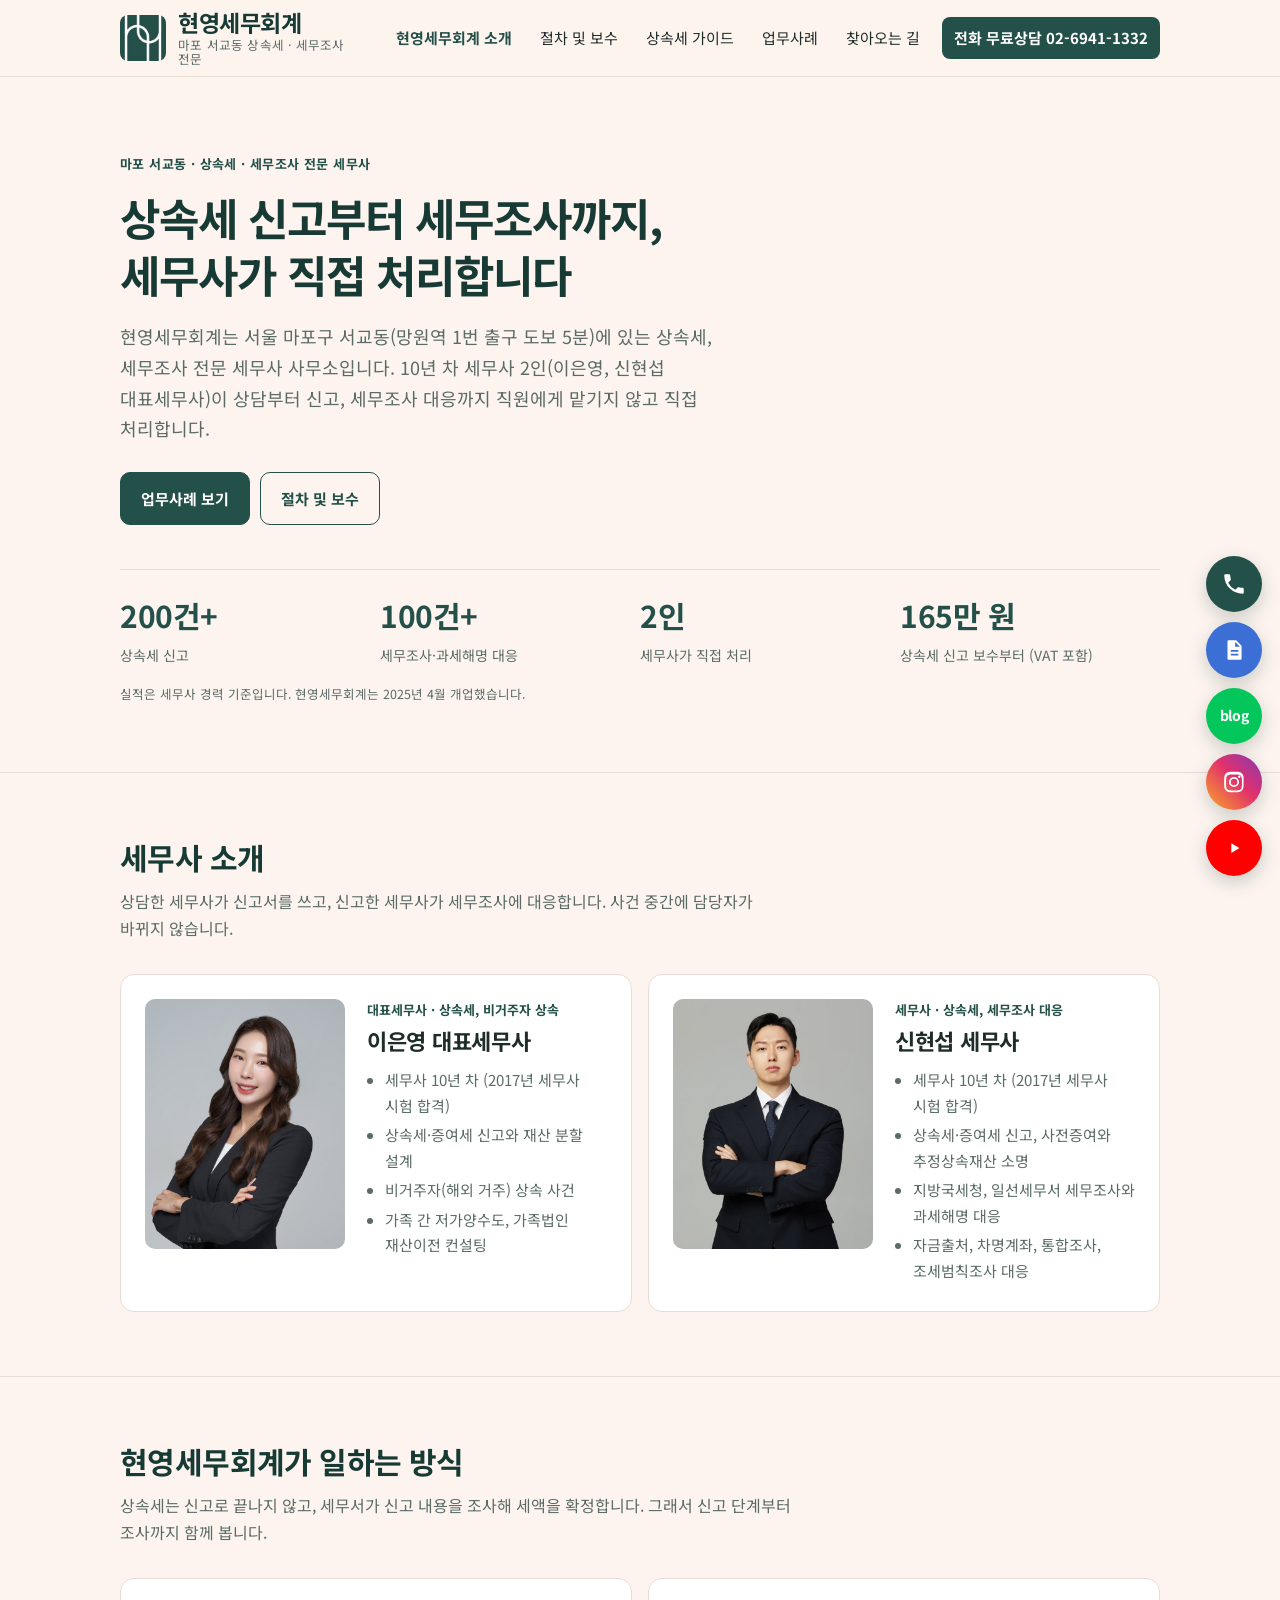
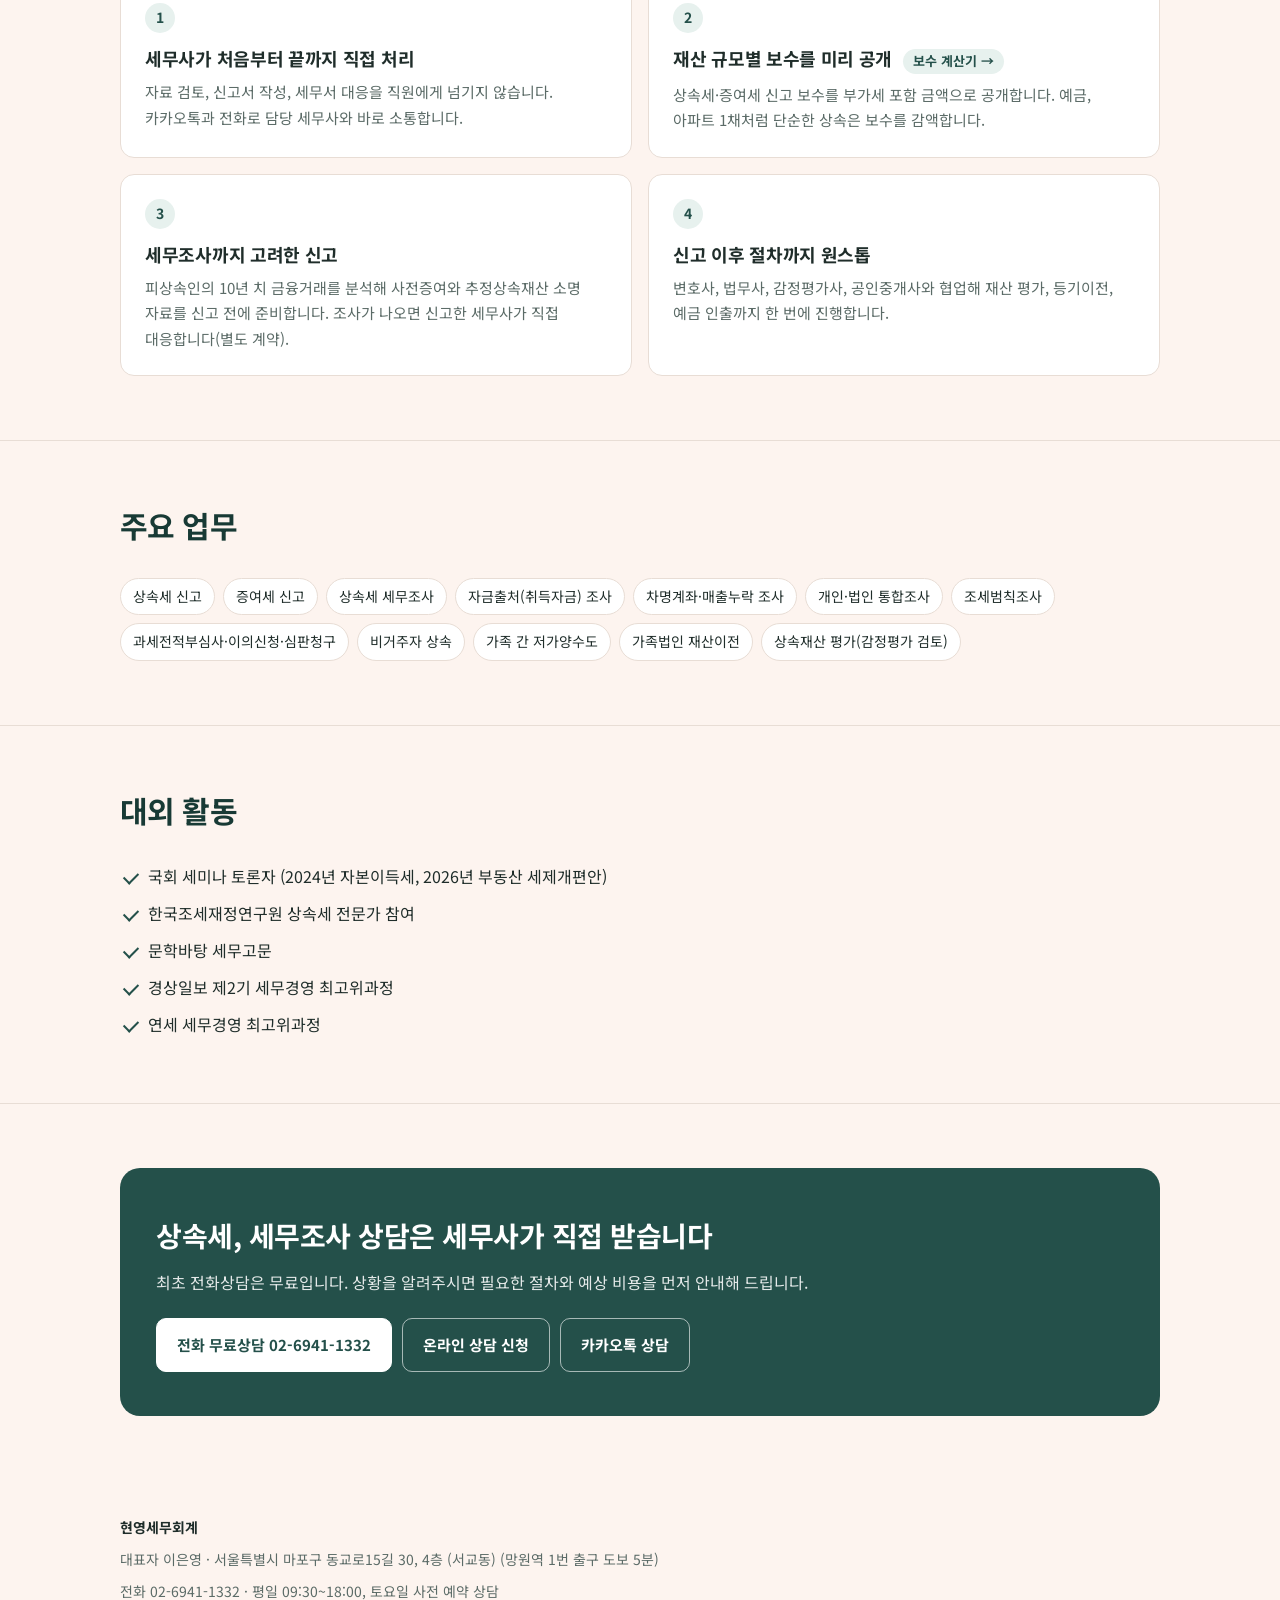
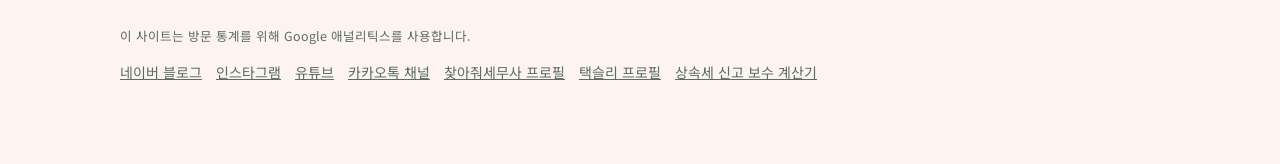
==== index.html @ 63775451 "택슬리 프로필을 하단 링크와 구조화 데이터(sameAs)에 추가 Co-Authored-By: Claude Opus 5.5 <noreply@anthropic.com> Claude-S" ====
<!DOCTYPE html>
<html lang="ko">
<head>
<meta charset="utf-8">
<meta name="viewport" content="width=device-width, initial-scale=1">
<script async src="https://www.googletagmanager.com/gtag/js?id=G-LGJ30CZ3ZZ"></script>
<script>
  window.dataLayer = window.dataLayer || [];
  function gtag(){dataLayer.push(arguments);}
  gtag('js', new Date());
  gtag('config', 'G-LGJ30CZ3ZZ');
</script>
<script src="/js/track.js" defer></script>
<title>현영세무회계 | 마포 서교동 상속세·세무조사 전문 세무사</title>
<meta name="description" content="마포 서교동 상속세·세무조사 전문 세무사. 세무사 2인이 상담부터 조사 대응까지 직접. 상속세 신고 200건, 조사 대응 100건 이상.">
<link rel="canonical" href="https://heritageforyou.github.io/">
<meta property="og:type" content="website">
<meta property="og:title" content="현영세무회계 | 마포 서교동 상속세·세무조사 전문 세무사">
<meta property="og:description" content="마포 서교동 상속세·세무조사 전문 세무사. 세무사 2인이 상담부터 조사 대응까지 직접. 상속세 신고 200건, 조사 대응 100건 이상.">
<meta property="og:url" content="https://heritageforyou.github.io/">
<meta property="og:locale" content="ko_KR">
<meta property="og:site_name" content="현영세무회계">
<meta property="og:image" content="https://heritageforyou.github.io/img/og.jpg">
<meta property="og:image:width" content="1200">
<meta property="og:image:height" content="630">
<meta property="og:image:alt" content="현영세무회계 로고와 상호">
<meta name="twitter:card" content="summary_large_image">
<meta name="twitter:image" content="https://heritageforyou.github.io/img/og.jpg">
<link rel="apple-touch-icon" href="img/logo.png">
<link rel="preconnect" href="https://fonts.googleapis.com">
<link href="https://fonts.googleapis.com/css2?family=Noto+Sans+KR:wght@400;500;700&display=swap" rel="stylesheet">
<link rel="stylesheet" href="styles.css?v=202611181703">
<link rel="icon" href="favicon.png">
<script type="application/ld+json">{"@context": "https://schema.org", "@type": "AccountingService", "name": "현영세무회계", "alternateName": ["현영세무회계", "Heritage for You"], "url": "https://heritageforyou.github.io/", "telephone": "+82-2-6941-1332", "description": "마포 서교동 상속세·세무조사 전문 세무사 사무소. 세무사 2인이 상담부터 신고, 세무조사 대응까지 직접 처리합니다.", "address": {"@type": "PostalAddress", "streetAddress": "동교로15길 30, 4층", "addressLocality": "마포구", "addressRegion": "서울특별시", "addressCountry": "KR"}, "openingHoursSpecification": [{"@type": "OpeningHoursSpecification", "dayOfWeek": ["Monday", "Tuesday", "Wednesday", "Thursday", "Friday"], "opens": "09:30", "closes": "18:00"}], "areaServed": ["서울특별시 마포구", "서울특별시"], "knowsAbout": ["상속세", "증여세", "상속세 세무조사", "자금출처조사", "비거주자 상속", "조세불복"], "founder": {"@type": "Person", "name": "이은영", "jobTitle": "대표세무사"}, "employee": [{"@type": "Person", "name": "이은영", "jobTitle": "대표세무사"}, {"@type": "Person", "name": "신현섭", "jobTitle": "세무사"}], "logo": "https://heritageforyou.github.io/img/logo.png", "image": "https://heritageforyou.github.io/img/entrance.jpg", "sameAs": ["https://blog.naver.com/heritageforyou", "https://www.instagram.com/hyunyoungtax/", "https://pf.kakao.com/_xnxkGjX", "https://www.youtube.com/channel/UCNx93EOrD_FnZDusV8jUmhQ", "https://www.findsemusa.com/user/semusa/semusaview.do?semusa_id=3NibvNb0AJ3ZETSLfvhhcQ%3D%3D", "https://taxly.kr/expert/0502-%EC%8B%A0%ED%98%84%EC%84%AD-%EC%84%B8%EB%AC%B4%EC%82%AC"]}</script>
<meta name="google-site-verification" content="5lgwe7RFgetMXkqyc2l1Cm2juruPO-6gGKjDF6y0hhU">
<meta name="naver-site-verification" content="aa8fc622920357b5118a07485a8c0a5c2decef26">
<script type="application/ld+json">
{"@context":"https://schema.org","@type":"WebSite","name":"현영세무회계","alternateName":["현영세무회계 세무사 신현섭 이은영","Hyunyoung Tax"],"url":"https://heritageforyou.github.io/"}
</script>
</head>
<body>
<header class="hd"><div class="wrap">
  <a class="logo" href="index.html"><img src="img/logo.png" alt="" width="44" height="44"><span><b>현영세무회계</b><small>마포 서교동 상속세 · 세무조사 전문</small></span></a>
  <button class="menu-btn" type="button" aria-expanded="false" aria-controls="nav">메뉴</button>
  <nav class="nav" id="nav"><a href="index.html" aria-current="page">현영세무회계 소개</a><a href="inheritance.html">절차 및 보수</a><a href="guide/">상속세 가이드</a><a href="cases.html">업무사례</a><a href="location.html">찾아오는 길</a><a class="call" href="tel:02-6941-1332">전화 무료상담 02-6941-1332</a></nav>
</div></header>
<main>

<section class="hero"><div class="wrap">
  <span class="eyebrow">마포 서교동 · 상속세 · 세무조사 전문 세무사</span>
  <h1>상속세 신고부터 세무조사까지,<br>세무사가 직접 처리합니다</h1>
  <p class="lead">현영세무회계는 서울 마포구 서교동(망원역 1번 출구 도보 5분)에 있는 상속세, 세무조사 전문 세무사 사무소입니다. 10년 차 세무사 2인(이은영, 신현섭 대표세무사)이 상담부터 신고, 세무조사 대응까지 직원에게 맡기지 않고 직접 처리합니다.</p>
  <div class="btns">
    <a class="btn pri" href="cases.html">업무사례 보기</a>
    <a class="btn sec" href="inheritance.html">절차 및 보수</a>
  </div>
  <div class="stats">
    <div class="stat"><b>200건+</b><span>상속세 신고</span></div>
    <div class="stat"><b>100건+</b><span>세무조사·과세해명 대응</span></div>
    <div class="stat"><b>2인</b><span>세무사가 직접 처리</span></div>
    <div class="stat"><b>165만 원</b><span>상속세 신고 보수부터 (VAT 포함)</span></div>
  </div>
  <p class="fine">실적은 세무사 경력 기준입니다. 현영세무회계는 2025년 4월 개업했습니다.</p>
</div></section>

<section class="sec"><div class="wrap">
  <div class="sec-hd">
    <h2>세무사 소개</h2>
    <p>상담한 세무사가 신고서를 쓰고, 신고한 세무사가 세무조사에 대응합니다. 사건 중간에 담당자가 바뀌지 않습니다.</p>
  </div>
  <div class="grid g2">
    <article class="card person">
      <img src="img/lee.jpg" alt="이은영 대표세무사" width="640" height="800" loading="lazy">
      <div>
        <span class="role">대표세무사 · 상속세, 비거주자 상속</span>
        <h3>이은영 대표세무사</h3>
        <ul>
          <li>세무사 10년 차 (2017년 세무사 시험 합격)</li>
          <li>상속세·증여세 신고와 재산 분할 설계</li>
          <li>비거주자(해외 거주) 상속 사건</li>
          <li>가족 간 저가양수도, 가족법인 재산이전 컨설팅</li>
        </ul>
      </div>
    </article>
    <article class="card person">
      <img src="img/shin.jpg" alt="신현섭 세무사" width="640" height="800" loading="lazy">
      <div>
        <span class="role">세무사 · 상속세, 세무조사 대응</span>
        <h3>신현섭 세무사</h3>
        <ul>
          <li>세무사 10년 차 (2017년 세무사 시험 합격)</li>
          <li>상속세·증여세 신고, 사전증여와 추정상속재산 소명</li>
          <li>지방국세청, 일선세무서 세무조사와 과세해명 대응</li>
          <li>자금출처, 차명계좌, 통합조사, 조세범칙조사 대응</li>
        </ul>
      </div>
    </article>
  </div>
</div></section>

<section class="sec"><div class="wrap">
  <div class="sec-hd">
    <h2>현영세무회계가 일하는 방식</h2>
    <p>상속세는 신고로 끝나지 않고, 세무서가 신고 내용을 조사해 세액을 확정합니다. 그래서 신고 단계부터 조사까지 함께 봅니다.</p>
  </div>
  <div class="grid g2">
    <div class="card"><span class="num">1</span><h3>세무사가 처음부터 끝까지 직접 처리</h3><p>자료 검토, 신고서 작성, 세무서 대응을 직원에게 넘기지 않습니다. 카카오톡과 전화로 담당 세무사와 바로 소통합니다.</p></div>
    <div class="card"><span class="num">2</span><h3>재산 규모별 보수를 미리 공개 <a class="jump" href="inheritance.html#fee">보수 계산기</a></h3><p>상속세·증여세 신고 보수를 부가세 포함 금액으로 공개합니다. 예금, 아파트 1채처럼 단순한 상속은 보수를 감액합니다.</p></div>
    <div class="card"><span class="num">3</span><h3>세무조사까지 고려한 신고</h3><p>피상속인의 10년 치 금융거래를 분석해 사전증여와 추정상속재산 소명 자료를 신고 전에 준비합니다. 조사가 나오면 신고한 세무사가 직접 대응합니다(별도 계약).</p></div>
    <div class="card"><span class="num">4</span><h3>신고 이후 절차까지 원스톱</h3><p>변호사, 법무사, 감정평가사, 공인중개사와 협업해 재산 평가, 등기이전, 예금 인출까지 한 번에 진행합니다.</p></div>
  </div>
</div></section>

<section class="sec"><div class="wrap">
  <div class="sec-hd"><h2>주요 업무</h2></div>
  <div class="tags">
    <span class="tag">상속세 신고</span><span class="tag">증여세 신고</span><span class="tag">상속세 세무조사</span>
    <span class="tag">자금출처(취득자금) 조사</span><span class="tag">차명계좌·매출누락 조사</span><span class="tag">개인·법인 통합조사</span>
    <span class="tag">조세범칙조사</span><span class="tag">과세전적부심사·이의신청·심판청구</span><span class="tag">비거주자 상속</span>
    <span class="tag">가족 간 저가양수도</span><span class="tag">가족법인 재산이전</span><span class="tag">상속재산 평가(감정평가 검토)</span>
  </div>
</div></section>

<section class="sec"><div class="wrap">
  <div class="sec-hd"><h2>대외 활동</h2></div>
  <ul class="check">
    <li>국회 세미나 토론자 (2024년 자본이득세, 2026년 부동산 세제개편안)</li>
    <li>한국조세재정연구원 상속세 전문가 참여</li>
    <li>문학바탕 세무고문</li>
    <li>경상일보 제2기 세무경영 최고위과정</li>
    <li>연세 세무경영 최고위과정</li>
  </ul>
</div></section>

<div class="wrap"><div class="cta">
  <h2>상속세, 세무조사 상담은 세무사가 직접 받습니다</h2>
  <p>최초 전화상담은 무료입니다. 상황을 알려주시면 필요한 절차와 예상 비용을 먼저 안내해 드립니다.</p>
  <div class="btns">
    <a class="btn pri" href="tel:02-6941-1332">전화 무료상담 02-6941-1332</a>
    <a class="btn sec" href="https://forms.gle/SSaCHjCDCBZCVqXTA" target="_blank" rel="noopener">온라인 상담 신청</a>
    <a class="btn sec" href="https://pf.kakao.com/_xnxkGjX" target="_blank" rel="noopener">카카오톡 상담</a>
  </div>
</div></div>
</main>
<nav class="fab" aria-label="바로 연결">
  <a class="f-tel" href="tel:02-6941-1332" aria-label="전화 연결 02-6941-1332"><svg viewBox="0 0 24 24" aria-hidden="true"><path d="M6.6 10.8a15.1 15.1 0 0 0 6.6 6.6l2.2-2.2a1 1 0 0 1 1-.25 11.4 11.4 0 0 0 3.6.57 1 1 0 0 1 1 1V20a1 1 0 0 1-1 1A17 17 0 0 1 3 4a1 1 0 0 1 1-1h3.5a1 1 0 0 1 1 1c0 1.25.2 2.46.57 3.6a1 1 0 0 1-.25 1z"/></svg><span>전화 연결</span></a>
  <a class="f-form" href="https://forms.gle/SSaCHjCDCBZCVqXTA" target="_blank" rel="noopener" aria-label="온라인 상담 신청"><svg viewBox="0 0 24 24" aria-hidden="true"><path d="M7 3h7l5 5v12a1 1 0 0 1-1 1H7a1 1 0 0 1-1-1V4a1 1 0 0 1 1-1zm6 1.5V9h4.5zM9 12v1.6h7V12zm0 3.4V17h7v-1.6z"/></svg><span>상담 신청</span></a>
  <a class="f-blog" href="https://blog.naver.com/heritageforyou" target="_blank" rel="noopener" aria-label="네이버 블로그"><b aria-hidden="true">blog</b><span>블로그</span></a>
  <a class="f-ig" href="https://www.instagram.com/hyunyoungtax/" target="_blank" rel="noopener" aria-label="인스타그램"><svg viewBox="0 0 24 24" aria-hidden="true"><path d="M12 7.3A4.7 4.7 0 1 0 12 16.7 4.7 4.7 0 0 0 12 7.3zm0 7.7a3 3 0 1 1 0-6 3 3 0 0 1 0 6zm4.9-8.9a1.1 1.1 0 1 0 0 2.2 1.1 1.1 0 0 0 0-2.2zM20.9 8c-.1-1.5-.4-2.8-1.5-3.9S17 2.6 15.5 2.5C14 2.4 10 2.4 8.5 2.5 7 2.6 5.6 2.9 4.6 4S3.1 6.5 3 8c-.1 1.5-.1 6.5 0 8 .1 1.5.4 2.8 1.5 3.9s2.4 1.4 3.9 1.5c1.5.1 5.5.1 7 0 1.5-.1 2.8-.4 3.9-1.5s1.4-2.4 1.5-3.9c.1-1.5.1-6.5 0-8zm-2 9.7a3 3 0 0 1-1.7 1.7c-1.2.5-4 .4-5.2.4s-4 .1-5.2-.4a3 3 0 0 1-1.7-1.7c-.5-1.2-.4-4-.4-5.2s-.1-4 .4-5.2a3 3 0 0 1 1.7-1.7c1.2-.5 4-.4 5.2-.4s4-.1 5.2.4a3 3 0 0 1 1.7 1.7c.5 1.2.4 4 .4 5.2s.1 4-.4 5.2z"/></svg><span>인스타그램</span></a>
  <a class="f-yt" href="https://www.youtube.com/@%EC%8B%A0%ED%98%84%EC%84%AD%EC%84%B8%EB%AC%B4%EC%82%AC" target="_blank" rel="noopener" aria-label="유튜브 채널"><svg viewBox="0 0 24 24" aria-hidden="true"><path d="M9.5 7.5v9l7.5-4.5z"/></svg><span>유튜브</span></a>
</nav>
<footer class="ft"><div class="wrap">
  <b>현영세무회계</b>
  <span>대표자 이은영 · 서울특별시 마포구 동교로15길 30, 4층 (서교동) (망원역 1번 출구 도보 5분)</span>
  <span>전화 02-6941-1332 · 평일 09:30~18:00, 토요일 사전 예약 상담</span>
  <span class="fine">이 사이트는 방문 통계를 위해 Google 애널리틱스를 사용합니다.</span>
  <div class="links">
    <a href="https://blog.naver.com/heritageforyou" target="_blank" rel="noopener">네이버 블로그</a>
    <a href="https://www.instagram.com/hyunyoungtax/" target="_blank" rel="noopener">인스타그램</a>
    <a href="https://www.youtube.com/@%EC%8B%A0%ED%98%84%EC%84%AD%EC%84%B8%EB%AC%B4%EC%82%AC" target="_blank" rel="noopener">유튜브</a>
    <a href="https://pf.kakao.com/_xnxkGjX" target="_blank" rel="noopener">카카오톡 채널</a>
    <a href="https://www.findsemusa.com/user/semusa/semusaview.do?semusa_id=3NibvNb0AJ3ZETSLfvhhcQ%3D%3D" target="_blank" rel="noopener">찾아줘세무사 프로필</a>
    <a href="https://taxly.kr/expert/0502-%EC%8B%A0%ED%98%84%EC%84%AD-%EC%84%B8%EB%AC%B4%EC%82%AC" target="_blank" rel="noopener">택슬리 프로필</a>
    <a href="inheritance.html#fee">상속세 신고 보수 계산기</a>
  </div>
</div></footer>
<script>
var b=document.querySelector('.menu-btn'),n=document.getElementById('nav');
b.addEventListener('click',function(){var o=n.classList.toggle('open');b.setAttribute('aria-expanded',o)});
</script>
</body>
</html>
---- styles.css ----
:root{
  --bg:#fdf4ef;--paper:#ffffff;--ink:#1f2d2a;--sub:#5b6b67;--line:#e8ddd5;
  --brand:#24504a;--brand-deep:#183a35;--brand-ink:#ffffff;--hl:#e7f1ee;--accent:#c8402c;
  --radius:14px;--max:1080px;
}
*{box-sizing:border-box}
html{scroll-behavior:smooth}
body{margin:0;background:var(--bg);color:var(--ink);font-family:"Noto Sans KR","Apple SD Gothic Neo","Malgun Gothic",sans-serif;line-height:1.7;font-size:16px;-webkit-font-smoothing:antialiased;word-break:keep-all;overflow-wrap:break-word}
a{color:var(--brand)}
img{max-width:100%;display:block}
.wrap{max-width:var(--max);margin:0 auto;padding:0 20px}

/* header */
.hd{position:sticky;top:0;z-index:20;background:rgba(253,244,239,.94);backdrop-filter:blur(8px);border-bottom:1px solid var(--line)}
.hd .wrap{display:flex;align-items:center;justify-content:space-between;height:76px;gap:16px}
.logo{display:flex;align-items:center;gap:12px;text-decoration:none;color:var(--brand-deep);line-height:1.15}
.logo img{width:46px;height:46px;border-radius:8px;flex:none}
.logo span{display:flex;flex-direction:column}
.logo b{font-size:23px;letter-spacing:-.5px}
.logo small{font-size:12.5px;color:var(--sub);letter-spacing:.2px;margin-top:2px}
@media (max-width:420px){.logo b{font-size:20px}.logo img{width:40px;height:40px}.logo small{font-size:11.5px}}
.nav{display:flex;gap:4px;align-items:center}
.nav a{white-space:nowrap;text-decoration:none;color:var(--ink);font-size:15px;padding:8px 12px;border-radius:8px}
.nav a:hover{background:var(--hl)}
.nav a[aria-current=page]{color:var(--brand);font-weight:700}
.nav .call{background:var(--brand);color:var(--brand-ink);font-weight:700;margin-left:6px}
.nav .call:hover{background:var(--brand-deep)}
.menu-btn{display:none;border:1px solid var(--line);background:var(--paper);border-radius:8px;padding:8px 12px;font:inherit;font-size:14px;color:var(--ink)}
@media (max-width:1120px){
  .menu-btn{display:block}
  .nav{display:none;position:absolute;left:0;right:0;top:76px;background:var(--bg);flex-direction:column;align-items:stretch;padding:8px 20px 16px;border-bottom:1px solid var(--line)}
  .nav.open{display:flex}
  .nav .call{margin:6px 0 0;text-align:center}
}

/* hero */
.hero{padding:72px 0 56px;border-bottom:1px solid var(--line)}
.eyebrow{display:inline-block;font-size:13px;font-weight:700;color:var(--brand);letter-spacing:.4px;margin-bottom:14px}
.hero h1{font-size:clamp(28px,4.6vw,44px);line-height:1.3;letter-spacing:-1px;margin:0 0 18px;color:var(--brand-deep);font-weight:700}
.hero p.lead{font-size:clamp(16px,2vw,18px);color:var(--sub);max-width:640px;margin:0 0 28px}
.btns{display:flex;gap:10px;flex-wrap:wrap}
.btn{display:inline-block;text-decoration:none;font-weight:700;font-size:15px;padding:13px 20px;border-radius:10px;border:1.5px solid var(--brand)}
.btn.pri{background:var(--brand);color:var(--brand-ink)}
.btn.pri:hover{background:var(--brand-deep);border-color:var(--brand-deep)}
.btn.sec{color:var(--brand);background:transparent}
.btn.sec:hover{background:var(--hl)}

/* stats */
.stats{display:grid;grid-template-columns:repeat(4,1fr);gap:0;margin-top:44px;border-top:1px solid var(--line)}
.stat{padding:20px 16px 0 0}
.stat b{display:block;font-size:30px;color:var(--brand);letter-spacing:-.5px;font-variant-numeric:tabular-nums}
.stat span{font-size:14px;color:var(--sub)}
@media (max-width:720px){.stats{grid-template-columns:repeat(2,1fr)}.stat{padding-bottom:4px}}
.fine{font-size:12.5px;color:var(--sub);margin-top:14px}

/* sections */
section.sec{padding:64px 0;border-bottom:1px solid var(--line)}
.sec-hd{max-width:680px;margin-bottom:32px}
.sec-hd h1,.sec-hd h2{font-size:clamp(23px,3vw,30px);letter-spacing:-.6px;margin:0 0 10px;color:var(--brand-deep);line-height:1.35}
.sec-hd p{margin:0;color:var(--sub)}

.grid{display:grid;gap:16px}
.g2{grid-template-columns:repeat(2,1fr)}
.g3{grid-template-columns:repeat(3,1fr)}
@media (max-width:860px){.g3{grid-template-columns:1fr 1fr}}
@media (max-width:620px){.g2,.g3{grid-template-columns:1fr}}

.card{background:var(--paper);border:1px solid var(--line);border-radius:var(--radius);padding:24px}
.card h3{margin:0 0 8px;font-size:18px;letter-spacing:-.3px;line-height:1.45}
.card p{margin:0;color:var(--sub);font-size:15px}
.num{display:inline-flex;width:30px;height:30px;border-radius:50%;background:var(--hl);color:var(--brand);font-weight:700;align-items:center;justify-content:center;font-size:14px;margin-bottom:12px}

/* people */
.person{display:grid;grid-template-columns:200px minmax(0,1fr);gap:22px;align-items:start}
.person img{width:100%;height:auto;aspect-ratio:4/5;object-fit:cover;border-radius:10px;background:#c9ccce}
.person .role{display:block;margin-bottom:4px}
@media (max-width:940px){.person{grid-template-columns:150px minmax(0,1fr)}}
@media (max-width:480px){.person{grid-template-columns:1fr}.person img{max-width:260px}}
.person .role{font-size:13px;color:var(--brand);font-weight:700}
.person h3{font-size:22px;margin:0}
.person ul{margin:10px 0 0;padding-left:18px;color:var(--sub);font-size:15px}
.person li{margin-bottom:4px}

/* list */
.check{list-style:none;padding:0;margin:0;display:grid;gap:10px}
.check li{padding-left:28px;position:relative}
.check li::before{content:"";position:absolute;left:4px;top:.55em;width:12px;height:7px;border-left:2.5px solid var(--brand);border-bottom:2.5px solid var(--brand);transform:rotate(-45deg)}

.tags{display:flex;flex-wrap:wrap;gap:8px}
.tag{font-size:14px;padding:6px 12px;border-radius:999px;background:var(--paper);border:1px solid var(--line)}

/* case cards */
.case{display:flex;flex-direction:column;gap:12px}
.case .htags{display:flex;flex-wrap:wrap;gap:6px}
.case .htags span{font-size:12.5px;font-weight:700;color:var(--brand);background:var(--hl);padding:4px 10px;border-radius:999px}
.case .kind{font-size:12.5px;font-weight:700;color:var(--brand);background:var(--hl);align-self:flex-start;padding:4px 10px;border-radius:999px}
.case h3{margin:0}
.case .result{font-size:15px;color:var(--ink)}
.case .result b{color:var(--accent)}
.case dl{margin:0;display:grid;grid-template-columns:auto 1fr;gap:6px 14px;font-size:14.5px}
.case dt{color:var(--sub);white-space:nowrap}
.case dd{margin:0}
.case table{width:100%;border-collapse:collapse;font-size:14.5px}
.case th,.case td{padding:8px 6px;border-bottom:1px solid var(--line);text-align:left}
.case td.r,.case th.r{text-align:right;font-variant-numeric:tabular-nums;white-space:nowrap}
@media (max-width:620px){.case td.r,.case th.r{white-space:normal}.info{grid-template-columns:84px 1fr}}
.case .more{margin-top:auto;font-weight:700;font-size:14.5px;text-decoration:none}
.case .more::after{content:" →"}
.case .note{font-size:13px;color:var(--sub)}

.guides{list-style:none;padding:0;margin:0;border-top:1px solid var(--line)}
.guides li{border-bottom:1px solid var(--line)}
.guides a{display:flex;justify-content:space-between;gap:16px;padding:16px 4px;text-decoration:none;color:var(--ink)}
.guides a:hover{color:var(--brand)}
.guides small{color:var(--sub);white-space:nowrap}

/* steps */
.steps{counter-reset:s;list-style:none;padding:0;margin:0;display:grid;gap:14px}
.steps li{counter-increment:s;background:var(--paper);border:1px solid var(--line);border-radius:var(--radius);padding:18px 20px 18px 64px;position:relative}
.steps li::before{content:counter(s);position:absolute;left:20px;top:18px;width:30px;height:30px;border-radius:50%;background:var(--brand);color:#fff;font-weight:700;display:flex;align-items:center;justify-content:center;font-size:14px}
.steps b{display:block;margin-bottom:2px}
.steps span{color:var(--sub);font-size:15px}

/* location */
.map{width:100%;height:420px;border:0;border-radius:var(--radius);background:var(--hl)}
.info{display:grid;grid-template-columns:110px 1fr;gap:12px 16px;margin:0}
.info dt{font-weight:700;color:var(--brand)}
.info dd{margin:0}

/* cta */
.cta{background:var(--brand);color:var(--brand-ink);border-radius:20px;padding:44px 36px;margin:64px 0}
.cta h2{margin:0 0 10px;font-size:clamp(22px,3vw,28px);letter-spacing:-.5px}
.cta p{margin:0 0 22px;opacity:.88}
.cta .btn.pri{background:#fff;color:var(--brand);border-color:#fff}
.cta .btn.sec{color:#fff;border-color:rgba(255,255,255,.6)}
.cta .btn.sec:hover{background:rgba(255,255,255,.1)}

/* footer */
.ft{padding:36px 0 48px;font-size:14px;color:var(--sub)}
.ft .wrap{display:grid;gap:8px}
.ft b{color:var(--ink)}
.ft a{color:var(--sub)}
.ft .links{display:flex;flex-wrap:wrap;gap:14px;margin-top:6px}

/* fee calculator */
.calc{display:grid;grid-template-columns:minmax(0,1.1fr) minmax(0,1fr);border-radius:20px;overflow:hidden;border:1px solid var(--line);background:var(--paper)}
.calc-in{padding:32px}
.calc-l{display:block;font-weight:700;font-size:17px;margin-bottom:12px}
.calc-row{display:flex;align-items:center;gap:12px}
.calc-row input{flex:1;min-width:0;font:inherit;font-size:34px;font-weight:700;padding:14px 18px;border:2px solid var(--line);border-radius:12px;background:var(--bg);color:var(--ink);text-align:right;font-variant-numeric:tabular-nums}
.calc-row input:focus{outline:none;border-color:var(--brand)}
.calc-row span{font-size:20px;font-weight:700;color:var(--brand)}
.calc-h{margin:8px 0 22px;font-size:13.5px;color:var(--sub)}
.calc-opt{border:0;border-top:1px solid var(--line);margin:0;padding:18px 0 0;display:grid;gap:12px}
.calc-opt legend{font-weight:700;font-size:15px;padding:0 0 4px}
.calc-opt label{display:flex;align-items:center;gap:10px;font-size:15.5px;cursor:pointer}
.calc-opt small{color:var(--sub);margin-left:4px}
.calc-opt input[type=checkbox]{width:20px;height:20px;accent-color:var(--brand)}
.calc-opt .heirs{justify-content:space-between}
.calc-opt .heirs input{width:72px;font:inherit;font-size:16px;padding:8px 10px;border:1.5px solid var(--line);border-radius:8px;text-align:right;margin-left:auto}
.calc-out{background:var(--brand);color:#fff;padding:32px;display:flex;flex-direction:column;gap:10px}
.calc-k{font-size:15px;opacity:.85}
.calc-v{font-size:clamp(28px,4vw,44px);letter-spacing:-1px;line-height:1.2;font-variant-numeric:tabular-nums}
.calc-bd{width:100%;border-collapse:collapse;font-size:14.5px;margin:6px 0 10px}
.calc-bd td{padding:8px 0;border-bottom:1px dashed rgba(255,255,255,.3)}
.calc-bd td:last-child{text-align:right;white-space:nowrap;font-variant-numeric:tabular-nums;padding-left:12px}
.calc-go{margin-top:auto;align-self:flex-start;background:#fff;color:var(--brand);border-color:#fff}
.calc-in,.calc-out,.calc-opt{min-width:0}
.calc-row input{width:100%}
@media (max-width:760px){.calc{grid-template-columns:minmax(0,1fr)}.calc-in,.calc-out{padding:24px}}
@media (max-width:600px){
.calc{border-radius:16px}
.calc-in,.calc-out{padding:18px 16px}
.calc-l{font-size:15px;margin-bottom:8px}
.calc-row{gap:8px}
.calc-row input{font-size:24px;padding:8px 12px;border-radius:10px}
.calc-row span{font-size:16px}
.calc-h{font-size:12.5px;margin:6px 0 14px}
.calc-opt{padding-top:14px;gap:9px}
.calc-opt legend{font-size:14px}
.calc-opt label{font-size:14px;gap:8px}
.calc-opt small{font-size:12px}
.calc-opt input[type=checkbox]{width:18px;height:18px;flex:none}
.calc-opt .heirs input{width:56px;font-size:15px;padding:6px 8px}
.calc-k{font-size:13.5px}
.calc-v{font-size:26px}
.calc-bd{font-size:13px;margin:2px 0 8px}
.calc-bd td{padding:6px 0}
.calc-go{align-self:stretch;text-align:center}
}

/* entrance */
.door{margin:28px 0 0;background:var(--paper);border:1px solid var(--line);border-radius:var(--radius);overflow:hidden}
.door img{width:100%;height:auto}
.door figcaption{padding:14px 20px;font-size:15px;color:var(--sub)}

/* routes */
.route{display:grid;grid-template-columns:repeat(3,minmax(0,1fr));gap:16px;align-items:start}
.route figure,.door{margin:0}
.route figure{padding:0;overflow:hidden}
.route img{width:100%;height:auto}
.route figcaption,.door figcaption{padding:16px 20px;font-size:15px;color:var(--sub)}
.route figcaption b,.door figcaption b{display:block;color:var(--ink);margin-bottom:4px;font-size:16px}
@media (max-width:900px){.route{grid-template-columns:1fr 1fr}}
@media (max-width:620px){.route{grid-template-columns:1fr}}

/* floating quick links */
.fab{position:fixed;right:18px;bottom:24px;z-index:30;display:flex;flex-direction:column;gap:10px}
.fab a{position:relative;width:56px;height:56px;border-radius:50%;display:flex;align-items:center;justify-content:center;text-decoration:none;box-shadow:0 6px 18px rgba(24,58,53,.22);transition:transform .15s}
.fab a:hover{transform:translateY(-2px)}
.fab svg{width:26px;height:26px;fill:#fff}
.fab .f-tel{background:var(--brand)}
.fab .f-form{background:#3b6fd6}
.fab .f-blog{background:#03c75a}
.fab .f-blog b{color:#fff;font-size:14px;letter-spacing:-.3px}
.fab .f-ig{background:linear-gradient(45deg,#f9a825,#e1306c 55%,#833ab4)}
.fab .f-yt{background:#ff0000}
.fab span{position:absolute;right:66px;white-space:nowrap;background:var(--brand-deep);color:#fff;font-size:13px;padding:5px 10px;border-radius:6px;opacity:0;pointer-events:none;transition:opacity .15s}
.fab a:hover span,.fab a:focus-visible span{opacity:1}
@media (max-width:620px){.fab{right:12px;bottom:16px;gap:8px}.fab a{width:48px;height:48px}.fab svg{width:22px;height:22px}.fab .f-blog b{font-size:12.5px}}
@media (prefers-reduced-motion:reduce){.fab a{transition:none}}
.ft{padding-bottom:80px}

/* horizontal process diagram */
.tl{list-style:none;margin:8px 0 0;padding:28px clamp(8px,2vw,28px);display:grid;grid-template-columns:repeat(6,minmax(0,1fr));background:var(--paper);border:1px solid var(--line);border-radius:20px}
.tl li{position:relative;display:flex;flex-direction:column;align-items:center;text-align:center;gap:4px;padding:0 4px}
.tl li:not(:last-child)::before{content:"";position:absolute;top:calc(var(--d)/2 - 1.5px);left:calc(50% + var(--d)/2 + 6px);right:calc(-50% + var(--d)/2 + 14px);height:3px;background:var(--brand);opacity:.55}
.tl li:not(:last-child)::after{content:"";position:absolute;top:calc(var(--d)/2 - 6px);right:calc(-50% + var(--d)/2 + 8px);width:12px;height:12px;border-top:3px solid var(--brand);border-right:3px solid var(--brand);transform:rotate(45deg)}
.tl{--d:clamp(38px,6vw,64px)}
.tl .dot{width:var(--d);height:var(--d);border-radius:50%;background:var(--hl);border:2px solid var(--brand);color:var(--brand);font-weight:700;font-size:clamp(15px,2.2vw,22px);display:flex;align-items:center;justify-content:center;margin-bottom:6px}
.tl li.key .dot{background:var(--brand);color:#fff;box-shadow:0 0 0 6px rgba(36,80,74,.15)}
.tl b{font-size:clamp(12.5px,1.7vw,17px);line-height:1.35;letter-spacing:-.3px}
.tl em{font-style:normal;font-size:clamp(11.5px,1.4vw,14px);color:var(--sub)}
.tl li.key b{color:var(--brand)}
.tl li.key em{color:var(--accent);font-weight:700}
.tl-d{display:grid;grid-template-columns:repeat(3,minmax(0,1fr));gap:12px 20px;margin-top:20px}
.tl-d p{margin:0;font-size:14.5px;color:var(--sub);line-height:1.65;padding:14px 16px;background:var(--paper);border:1px solid var(--line);border-radius:12px}
.tl-d p b{display:block;color:var(--ink);font-size:15px;margin-bottom:2px}
.tl-d p.key{border-color:var(--brand);box-shadow:inset 3px 0 0 var(--brand)}
.flow-more{margin:18px 0 0;font-weight:700}
.flow-more a{text-decoration:none}
@media (max-width:860px){.tl-d{grid-template-columns:1fr 1fr}}
@media (max-width:560px){.tl{padding:20px 4px}.tl li:not(:last-child)::after{width:8px;height:8px;border-width:2px;top:calc(var(--d)/2 - 4px);right:calc(-50% + var(--d)/2 + 5px)}.tl li:not(:last-child)::before{left:calc(50% + var(--d)/2 + 3px);right:calc(-50% + var(--d)/2 + 8px);height:2px}.tl-d{grid-template-columns:1fr}}

/* 보수 계산기 바로가기 (소개 탭 일하는 방식) */
.jump{display:inline-block;vertical-align:middle;margin-left:6px;font-size:13px;font-weight:700;color:var(--brand);background:var(--hl);padding:3px 10px;border-radius:999px;text-decoration:none;letter-spacing:0;white-space:nowrap}
.jump::after{content:" →"}
.jump:hover{background:var(--brand);color:var(--brand-ink)}
section[id]{scroll-margin-top:76px}

/* 가로 스크롤 목록 (절차 상세, 읽어볼 글) */
.hs-nav{display:flex;align-items:center;justify-content:flex-end;gap:6px;margin:20px 0 8px}
.hs-nav span{font-size:13px;color:var(--sub);margin-right:auto}
.hs-b{width:34px;height:34px;border-radius:50%;border:1px solid var(--line);background:var(--paper);color:var(--brand);font-size:20px;line-height:1;cursor:pointer;display:flex;align-items:center;justify-content:center;padding:0 0 2px}
.hs-b:hover{background:var(--hl)}
.tl-d.hs,.guides.hs{display:grid;grid-template-columns:none;grid-auto-flow:column;grid-auto-columns:calc((100% - 24px)/3);gap:12px;margin-top:0;overflow-x:auto;scroll-snap-type:x mandatory;-webkit-overflow-scrolling:touch;padding-bottom:10px;scrollbar-width:thin;overscroll-behavior-x:contain}
.hs>*{scroll-snap-align:start}
.guides.hs{border-top:0}
.guides.hs li{border:1px solid var(--line);border-radius:12px;background:var(--paper)}
.guides.hs a{flex-direction:column-reverse;justify-content:flex-end;gap:6px;height:100%;padding:16px;font-size:15px;line-height:1.55}
.guides.hs small{font-weight:700;color:var(--brand)}
@media (max-width:860px){.tl-d.hs,.guides.hs{grid-auto-columns:calc((100% - 12px)/2)}}
@media (max-width:560px){.tl-d.hs,.guides.hs{grid-auto-columns:82%}.hs-b{display:none}.hs-nav{margin-top:16px}}
/* guide article */
.guide{padding:48px 0 24px}
.guide .wrap{max-width:780px}
.g-hd h1{font-size:clamp(26px,4vw,38px);letter-spacing:-.8px;line-height:1.3;margin:0 0 12px;color:var(--brand-deep)}
.byline{font-size:13.5px;color:var(--sub);margin:0 0 24px}
.g-sum{background:var(--hl);border-left:4px solid var(--brand);border-radius:10px;padding:18px 20px;margin-bottom:24px}
.g-sum p{margin:0}.g-sum b{color:var(--brand);margin-right:6px}
.g-tb{width:100%;border-collapse:collapse;font-size:14.5px;margin-bottom:12px;background:var(--paper);border:1px solid var(--line);border-radius:12px;overflow:hidden}
.g-tb th{background:var(--brand);color:#fff;text-align:left;padding:10px 12px;font-weight:700}
.g-tb td{padding:10px 12px;border-top:1px solid var(--line);vertical-align:top}
.guide section{margin-top:40px}
.guide h2{font-size:clamp(20px,2.6vw,24px);letter-spacing:-.4px;color:var(--brand-deep);margin:0 0 12px;line-height:1.4}
.guide section p{margin:0 0 12px}
.guide .check{margin:6px 0 14px}
.tip{background:var(--paper);border:1px dashed var(--line);border-radius:10px;padding:12px 16px;font-size:14.5px}
.tip::before{content:"놓치기 쉬운 점";display:block;font-weight:700;color:var(--accent);font-size:13px;margin-bottom:4px}
.g-faq details{border-bottom:1px solid var(--line);padding:14px 0}
.g-faq summary{font-weight:700;cursor:pointer}
.g-faq details p{margin:10px 0 0;color:var(--sub)}
.g-more ul{padding-left:18px;margin:0 0 12px}.g-more li{margin:6px 0}
@media (max-width:600px){.g-tb{font-size:13px}.g-tb th,.g-tb td{padding:8px}}
.g-list{display:grid;gap:14px}
.g-card{display:flex;flex-direction:column;gap:6px;text-decoration:none;color:var(--ink)}
.g-card b{font-size:17px;line-height:1.45;color:var(--brand-deep)}
.g-card span:last-child{font-size:14px;color:var(--sub)}
.g-k{align-self:flex-start;font-size:12.5px;font-weight:700;color:var(--brand);background:var(--hl);padding:3px 10px;border-radius:999px}
.g-card:hover{border-color:var(--brand)}
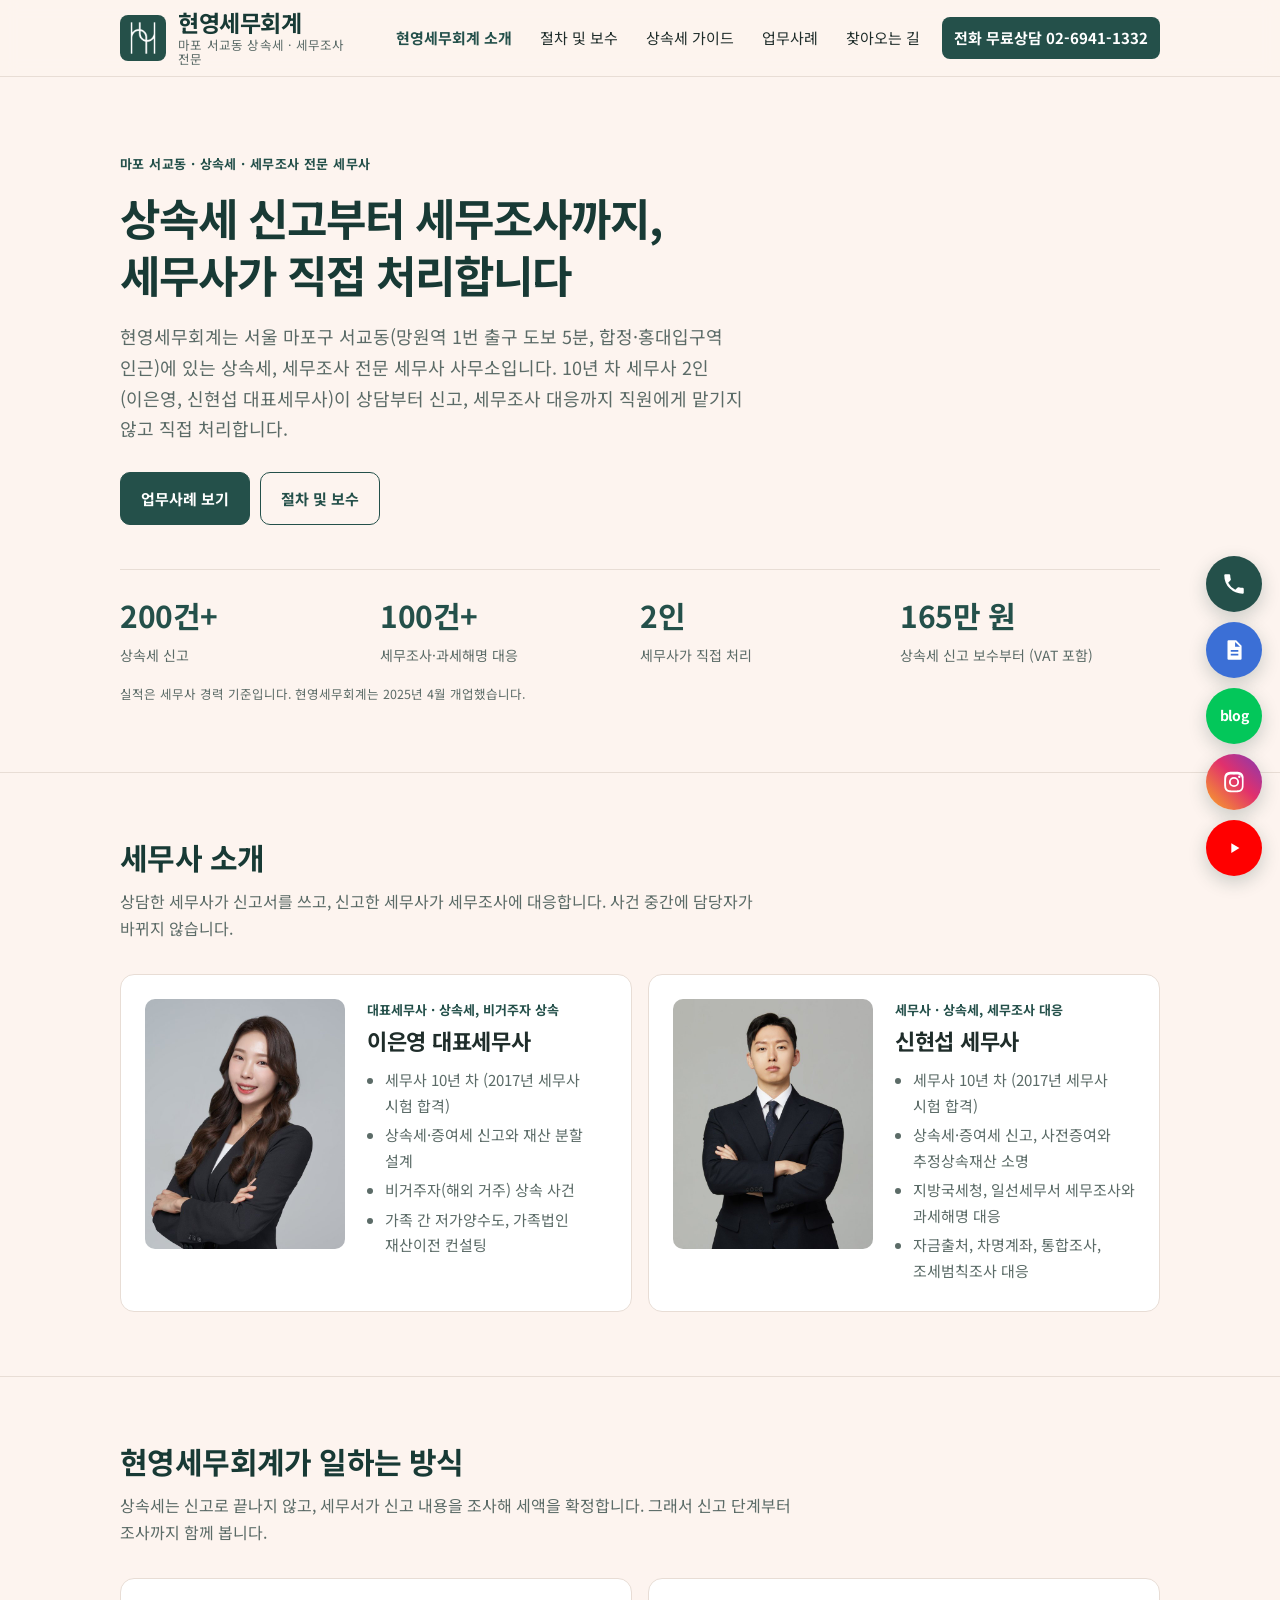
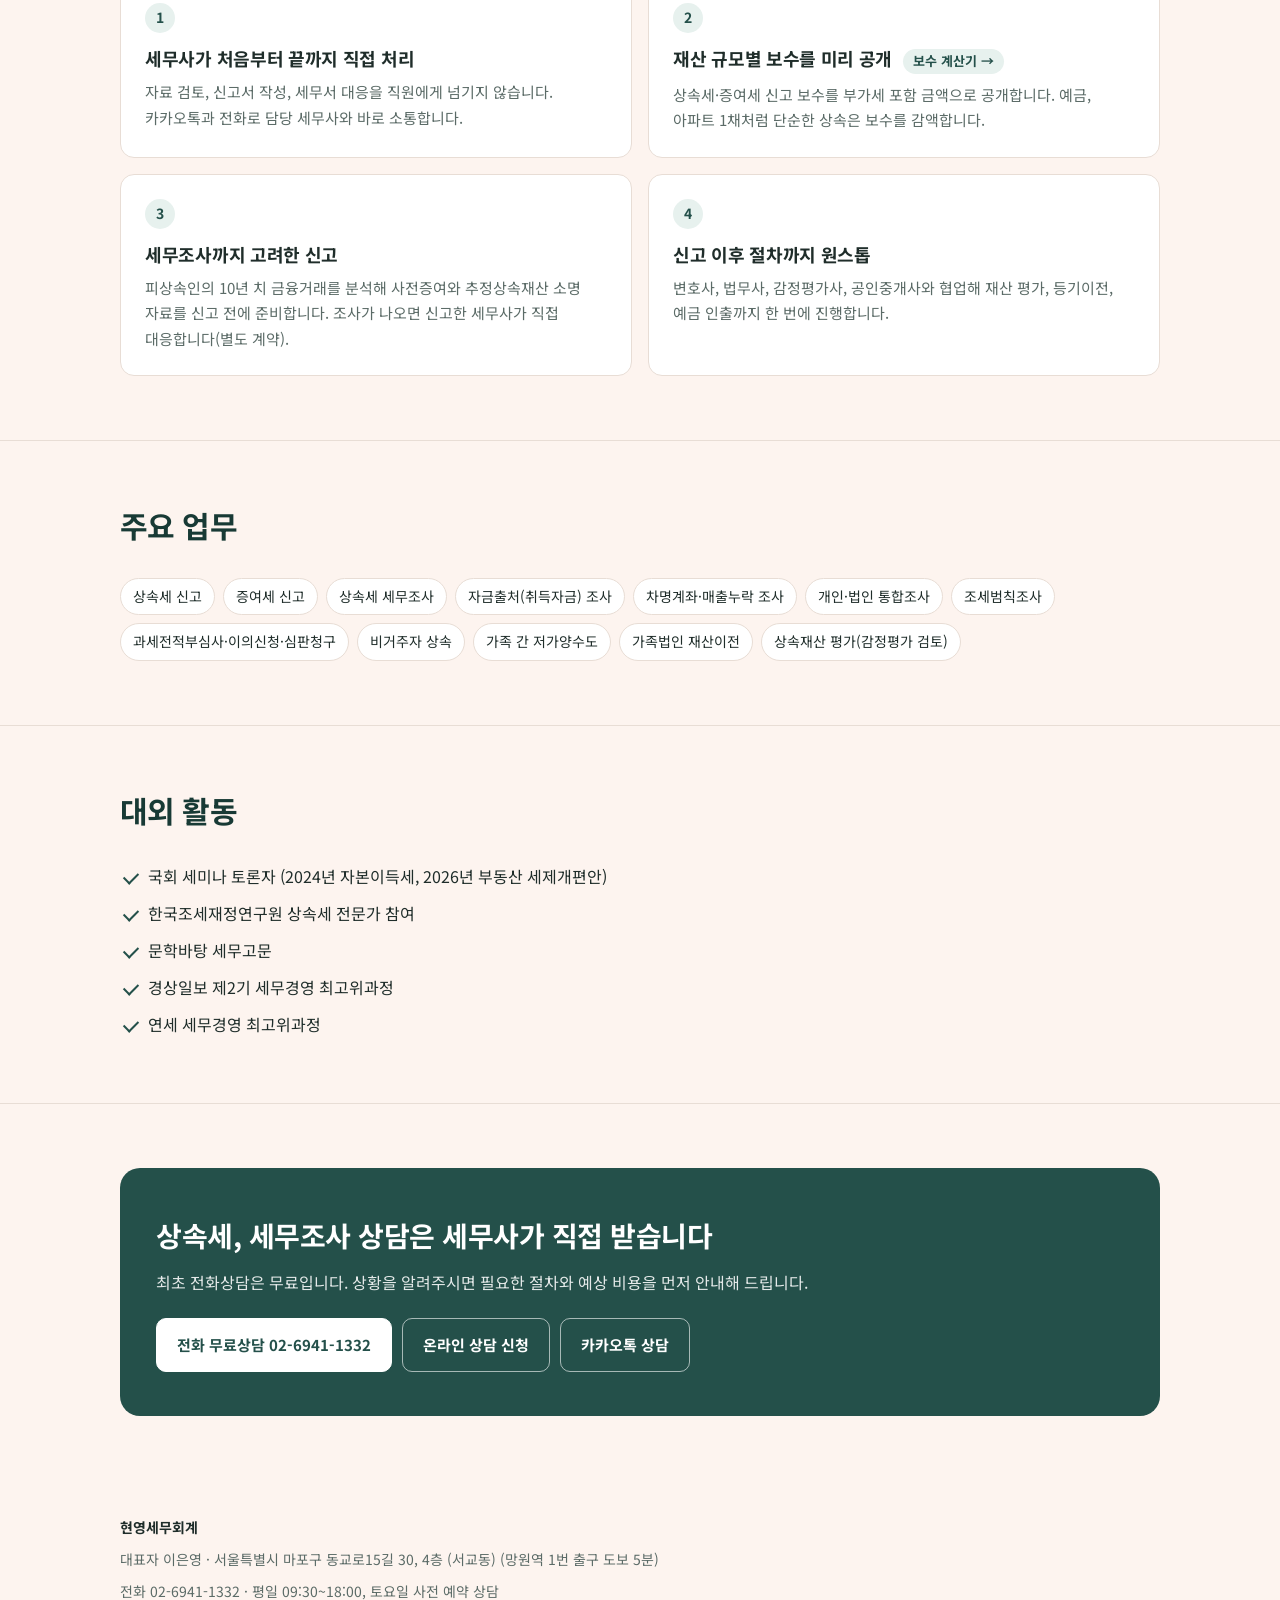
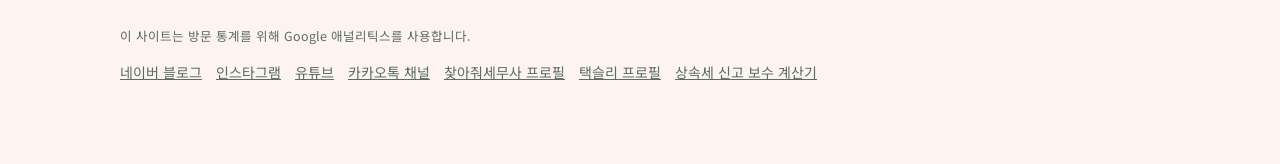
==== commit e0d1e4f6: "로고·파비콘 재제작(마크 전체가 보이는 정사각형), 담당 세무사 외부 프로필과 서비스 지역(합정·홍대) 구조화 데이터 추가 Co-Authored-By: Claude Opus 5.5" ====
--- a/index.html
+++ b/index.html
@@ -26,12 +26,14 @@
 <meta property="og:image:alt" content="현영세무회계 로고와 상호">
 <meta name="twitter:card" content="summary_large_image">
 <meta name="twitter:image" content="https://heritageforyou.github.io/img/og.jpg">
-<link rel="apple-touch-icon" href="img/logo.png">
+<link rel="apple-touch-icon" sizes="180x180" href="img/apple-touch-icon.png">
 <link rel="preconnect" href="https://fonts.googleapis.com">
 <link href="https://fonts.googleapis.com/css2?family=Noto+Sans+KR:wght@400;500;700&display=swap" rel="stylesheet">
 <link rel="stylesheet" href="styles.css?v=202611181703">
-<link rel="icon" href="favicon.png">
-<script type="application/ld+json">{"@context": "https://schema.org", "@type": "AccountingService", "name": "현영세무회계", "alternateName": ["현영세무회계", "Heritage for You"], "url": "https://heritageforyou.github.io/", "telephone": "+82-2-6941-1332", "description": "마포 서교동 상속세·세무조사 전문 세무사 사무소. 세무사 2인이 상담부터 신고, 세무조사 대응까지 직접 처리합니다.", "address": {"@type": "PostalAddress", "streetAddress": "동교로15길 30, 4층", "addressLocality": "마포구", "addressRegion": "서울특별시", "addressCountry": "KR"}, "openingHoursSpecification": [{"@type": "OpeningHoursSpecification", "dayOfWeek": ["Monday", "Tuesday", "Wednesday", "Thursday", "Friday"], "opens": "09:30", "closes": "18:00"}], "areaServed": ["서울특별시 마포구", "서울특별시"], "knowsAbout": ["상속세", "증여세", "상속세 세무조사", "자금출처조사", "비거주자 상속", "조세불복"], "founder": {"@type": "Person", "name": "이은영", "jobTitle": "대표세무사"}, "employee": [{"@type": "Person", "name": "이은영", "jobTitle": "대표세무사"}, {"@type": "Person", "name": "신현섭", "jobTitle": "세무사"}], "logo": "https://heritageforyou.github.io/img/logo.png", "image": "https://heritageforyou.github.io/img/entrance.jpg", "sameAs": ["https://blog.naver.com/heritageforyou", "https://www.instagram.com/hyunyoungtax/", "https://pf.kakao.com/_xnxkGjX", "https://www.youtube.com/channel/UCNx93EOrD_FnZDusV8jUmhQ", "https://www.findsemusa.com/user/semusa/semusaview.do?semusa_id=3NibvNb0AJ3ZETSLfvhhcQ%3D%3D", "https://taxly.kr/expert/0502-%EC%8B%A0%ED%98%84%EC%84%AD-%EC%84%B8%EB%AC%B4%EC%82%AC"]}</script>
+<link rel="icon" href="favicon.ico" sizes="any">
+<link rel="icon" type="image/png" sizes="48x48" href="favicon.png">
+<link rel="icon" type="image/png" sizes="192x192" href="img/icon-192.png">
+<script type="application/ld+json">{"@context": "https://schema.org", "@type": "AccountingService", "name": "현영세무회계", "alternateName": ["현영세무회계", "Heritage for You"], "url": "https://heritageforyou.github.io/", "telephone": "+82-2-6941-1332", "description": "마포 서교동 상속세·세무조사 전문 세무사 사무소. 세무사 2인이 상담부터 신고, 세무조사 대응까지 직접 처리합니다.", "address": {"@type": "PostalAddress", "streetAddress": "동교로15길 30, 4층", "addressLocality": "마포구", "addressRegion": "서울특별시", "addressCountry": "KR"}, "openingHoursSpecification": [{"@type": "OpeningHoursSpecification", "dayOfWeek": ["Monday", "Tuesday", "Wednesday", "Thursday", "Friday"], "opens": "09:30", "closes": "18:00"}], "areaServed": ["서울특별시 마포구", "서교동", "합정동", "망원동", "연남동", "상수동", "홍대입구", "서울특별시"], "knowsAbout": ["상속세", "증여세", "상속세 세무조사", "자금출처조사", "비거주자 상속", "조세불복"], "founder": {"@type": "Person", "name": "이은영", "jobTitle": "대표세무사"}, "employee": [{"@type": "Person", "name": "이은영", "jobTitle": "대표세무사"}, {"@type": "Person", "name": "신현섭", "jobTitle": "세무사", "sameAs": ["https://taxly.kr/expert/0502-%EC%8B%A0%ED%98%84%EC%84%AD-%EC%84%B8%EB%AC%B4%EC%82%AC", "https://www.findsemusa.com/user/semusa/semusaview.do?semusa_id=3NibvNb0AJ3ZETSLfvhhcQ%3D%3D", "https://www.youtube.com/channel/UCNx93EOrD_FnZDusV8jUmhQ"]}], "logo": "https://heritageforyou.github.io/img/logo.png", "image": "https://heritageforyou.github.io/img/entrance.jpg", "sameAs": ["https://blog.naver.com/heritageforyou", "https://www.instagram.com/hyunyoungtax/", "https://pf.kakao.com/_xnxkGjX", "https://www.youtube.com/channel/UCNx93EOrD_FnZDusV8jUmhQ", "https://www.findsemusa.com/user/semusa/semusaview.do?semusa_id=3NibvNb0AJ3ZETSLfvhhcQ%3D%3D", "https://taxly.kr/expert/0502-%EC%8B%A0%ED%98%84%EC%84%AD-%EC%84%B8%EB%AC%B4%EC%82%AC"]}</script>
 <meta name="google-site-verification" content="5lgwe7RFgetMXkqyc2l1Cm2juruPO-6gGKjDF6y0hhU">
 <meta name="naver-site-verification" content="aa8fc622920357b5118a07485a8c0a5c2decef26">
 <script type="application/ld+json">
@@ -49,7 +51,7 @@
 <section class="hero"><div class="wrap">
   <span class="eyebrow">마포 서교동 · 상속세 · 세무조사 전문 세무사</span>
   <h1>상속세 신고부터 세무조사까지,<br>세무사가 직접 처리합니다</h1>
-  <p class="lead">현영세무회계는 서울 마포구 서교동(망원역 1번 출구 도보 5분)에 있는 상속세, 세무조사 전문 세무사 사무소입니다. 10년 차 세무사 2인(이은영, 신현섭 대표세무사)이 상담부터 신고, 세무조사 대응까지 직원에게 맡기지 않고 직접 처리합니다.</p>
+  <p class="lead">현영세무회계는 서울 마포구 서교동(망원역 1번 출구 도보 5분, 합정·홍대입구역 인근)에 있는 상속세, 세무조사 전문 세무사 사무소입니다. 10년 차 세무사 2인(이은영, 신현섭 대표세무사)이 상담부터 신고, 세무조사 대응까지 직원에게 맡기지 않고 직접 처리합니다.</p>
   <div class="btns">
     <a class="btn pri" href="cases.html">업무사례 보기</a>
     <a class="btn sec" href="inheritance.html">절차 및 보수</a>
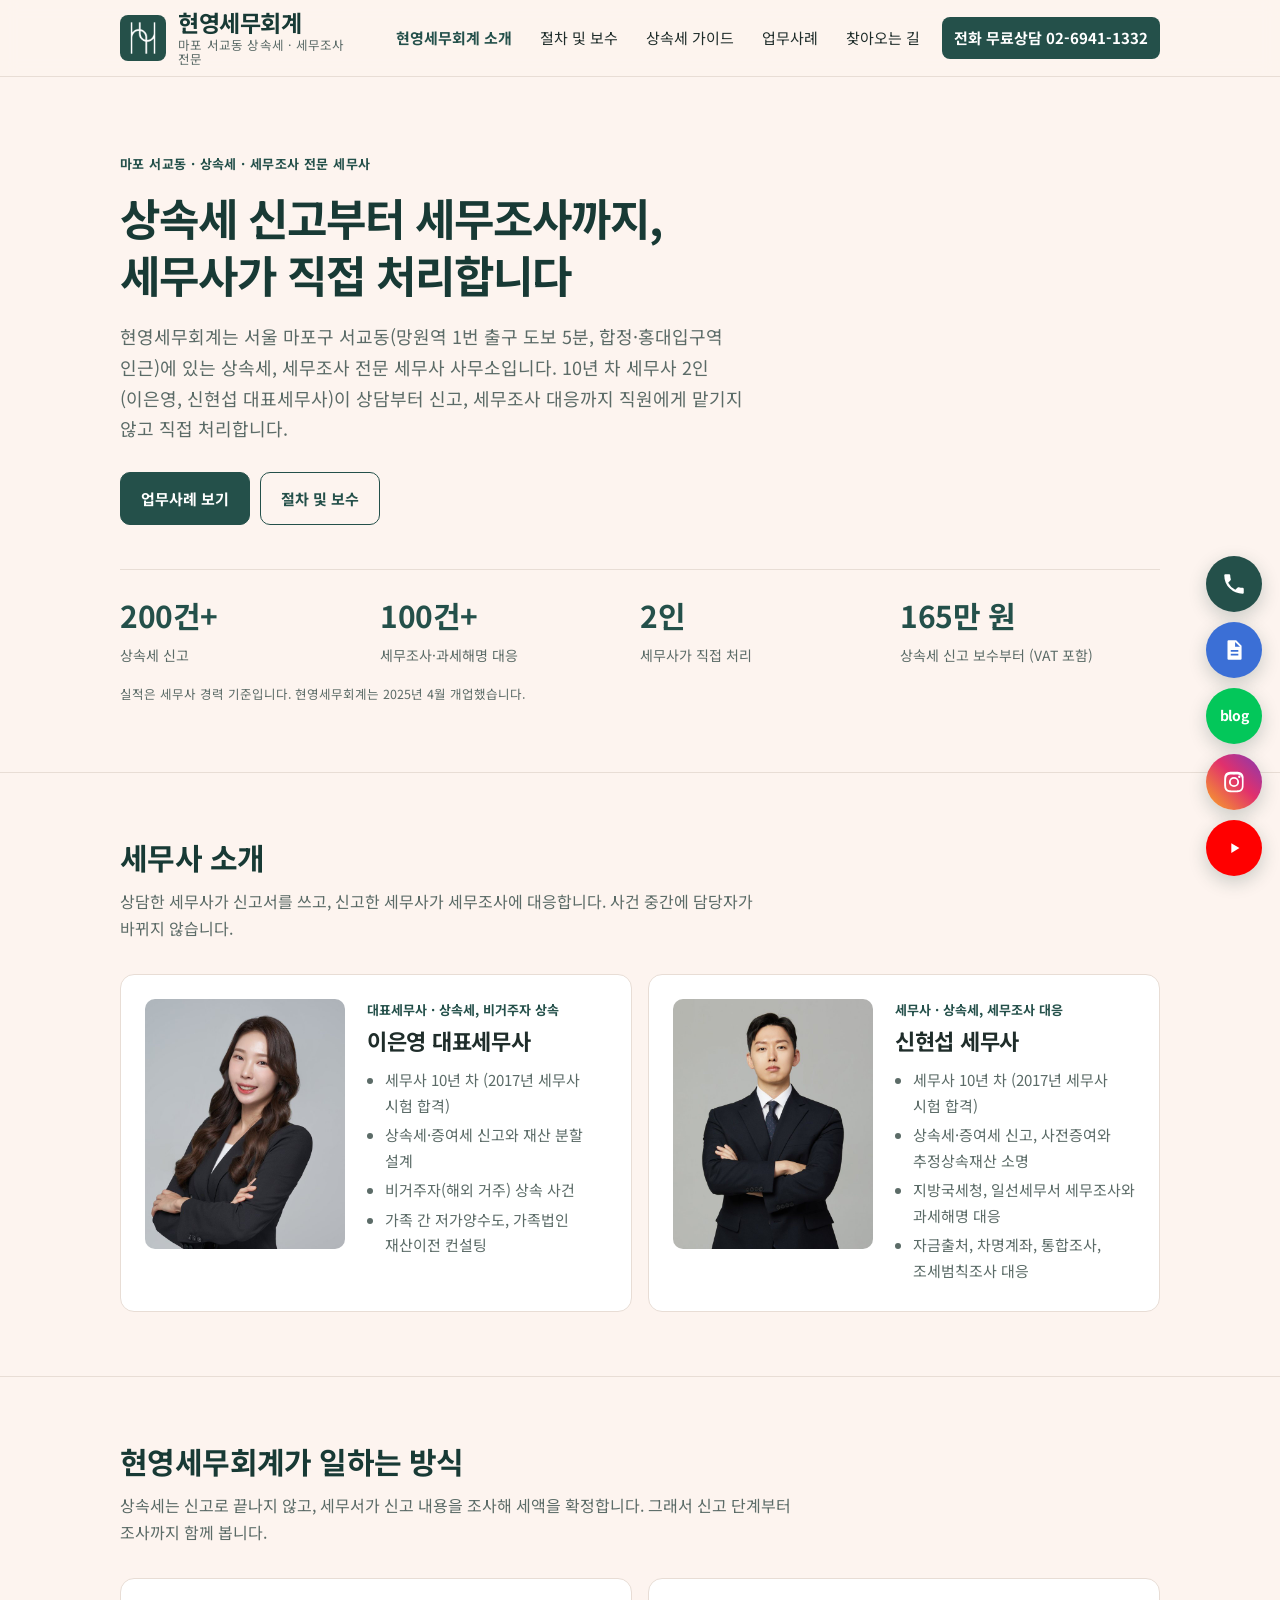
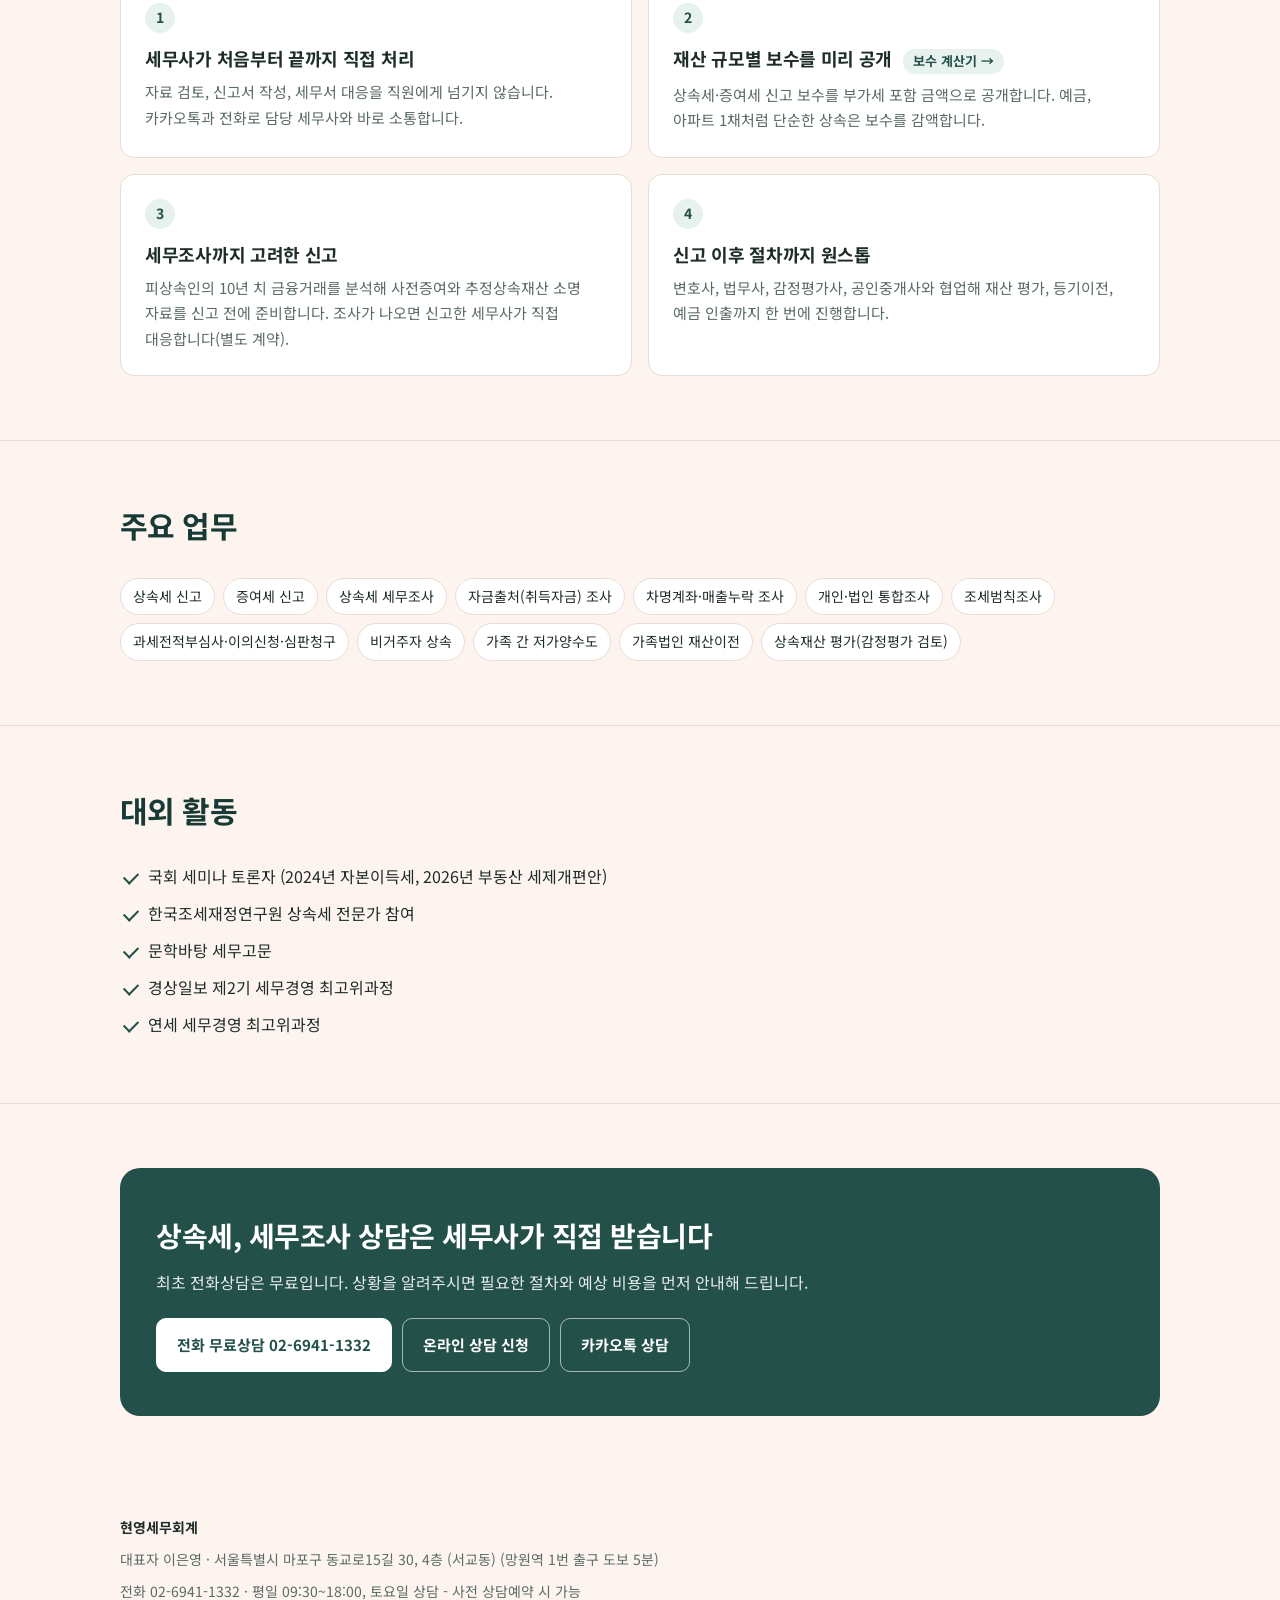
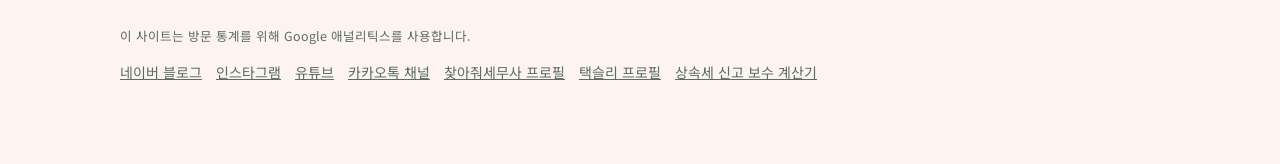
==== commit e828c7dc: "토요일 상담 문구 수정: 사전 상담예약 시 가능 Co-Authored-By: Claude Opus 5.5 <noreply@anthropic.com> Claude-Session: h" ====
--- a/index.html
+++ b/index.html
@@ -154,7 +154,7 @@
 <footer class="ft"><div class="wrap">
   <b>현영세무회계</b>
   <span>대표자 이은영 · 서울특별시 마포구 동교로15길 30, 4층 (서교동) (망원역 1번 출구 도보 5분)</span>
-  <span>전화 02-6941-1332 · 평일 09:30~18:00, 토요일 사전 예약 상담</span>
+  <span>전화 02-6941-1332 · 평일 09:30~18:00, 토요일 상담 - 사전 상담예약 시 가능</span>
   <span class="fine">이 사이트는 방문 통계를 위해 Google 애널리틱스를 사용합니다.</span>
   <div class="links">
     <a href="https://blog.naver.com/heritageforyou" target="_blank" rel="noopener">네이버 블로그</a>
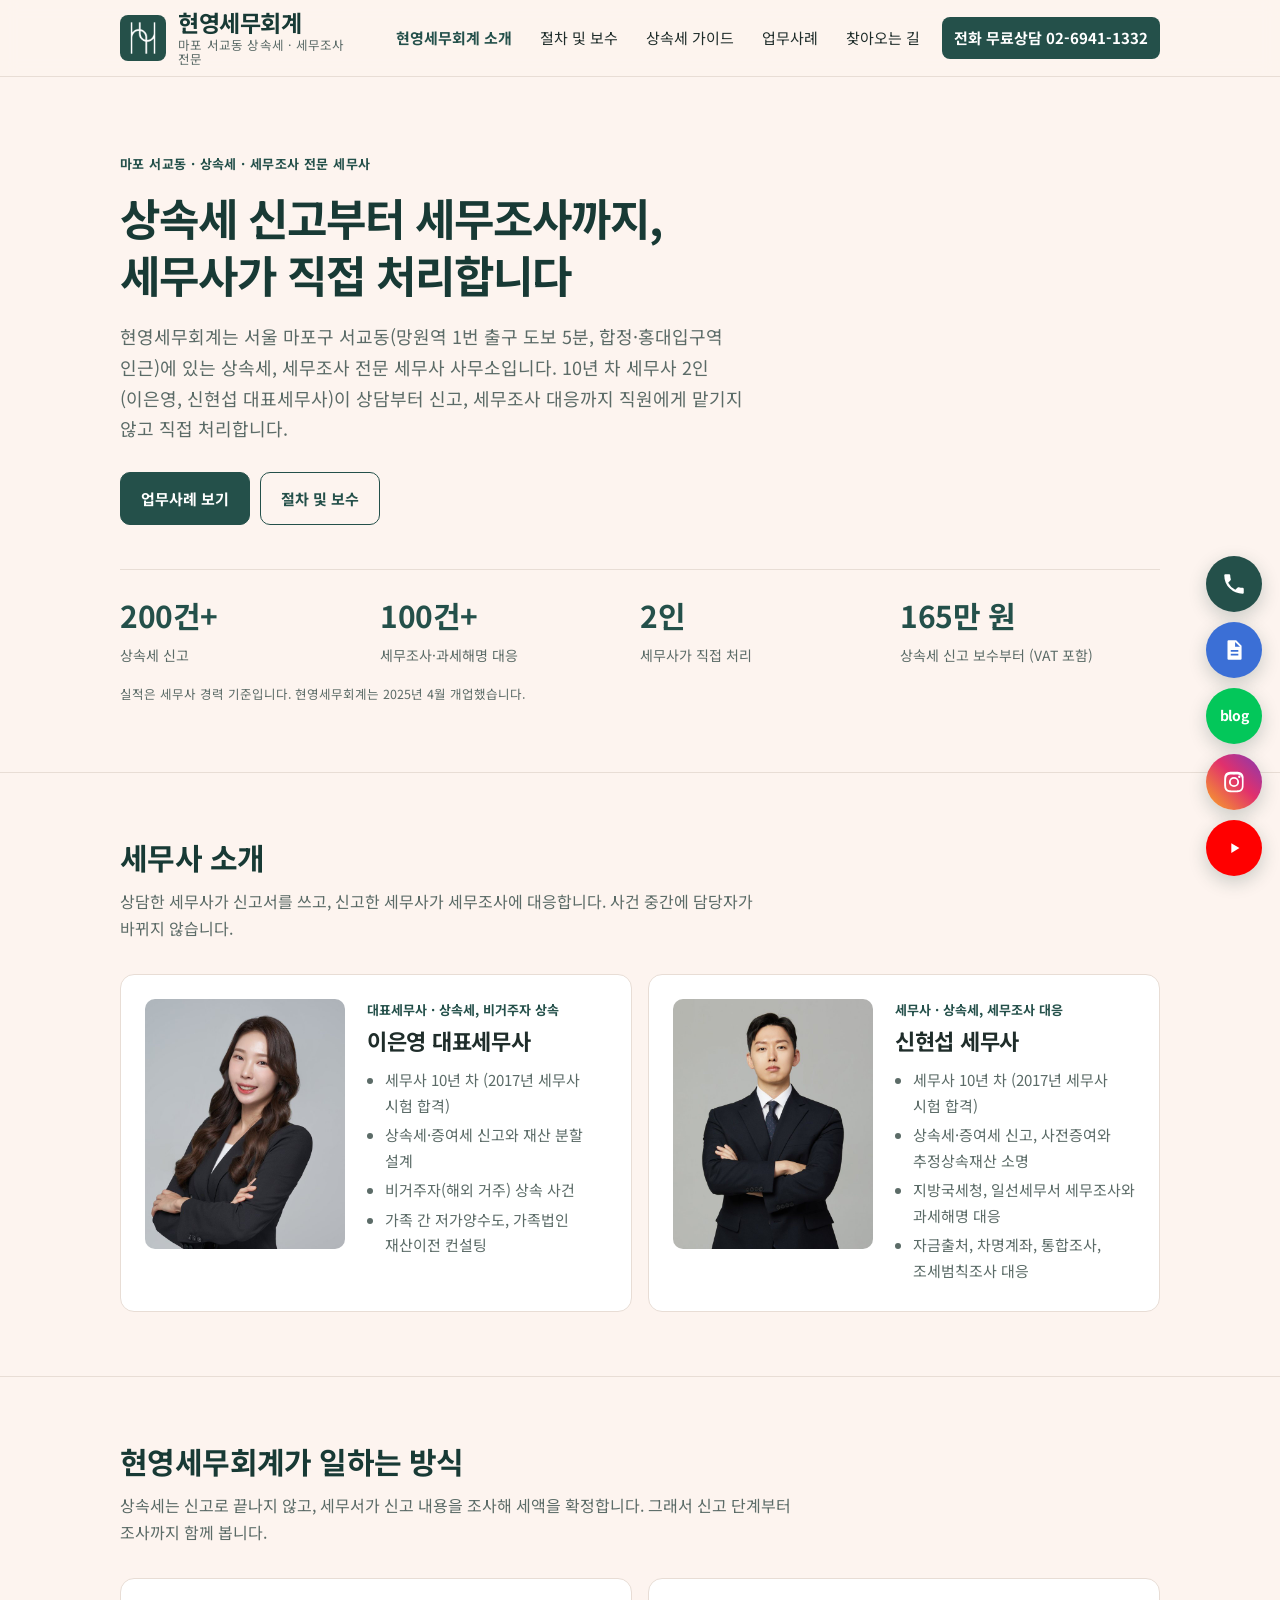
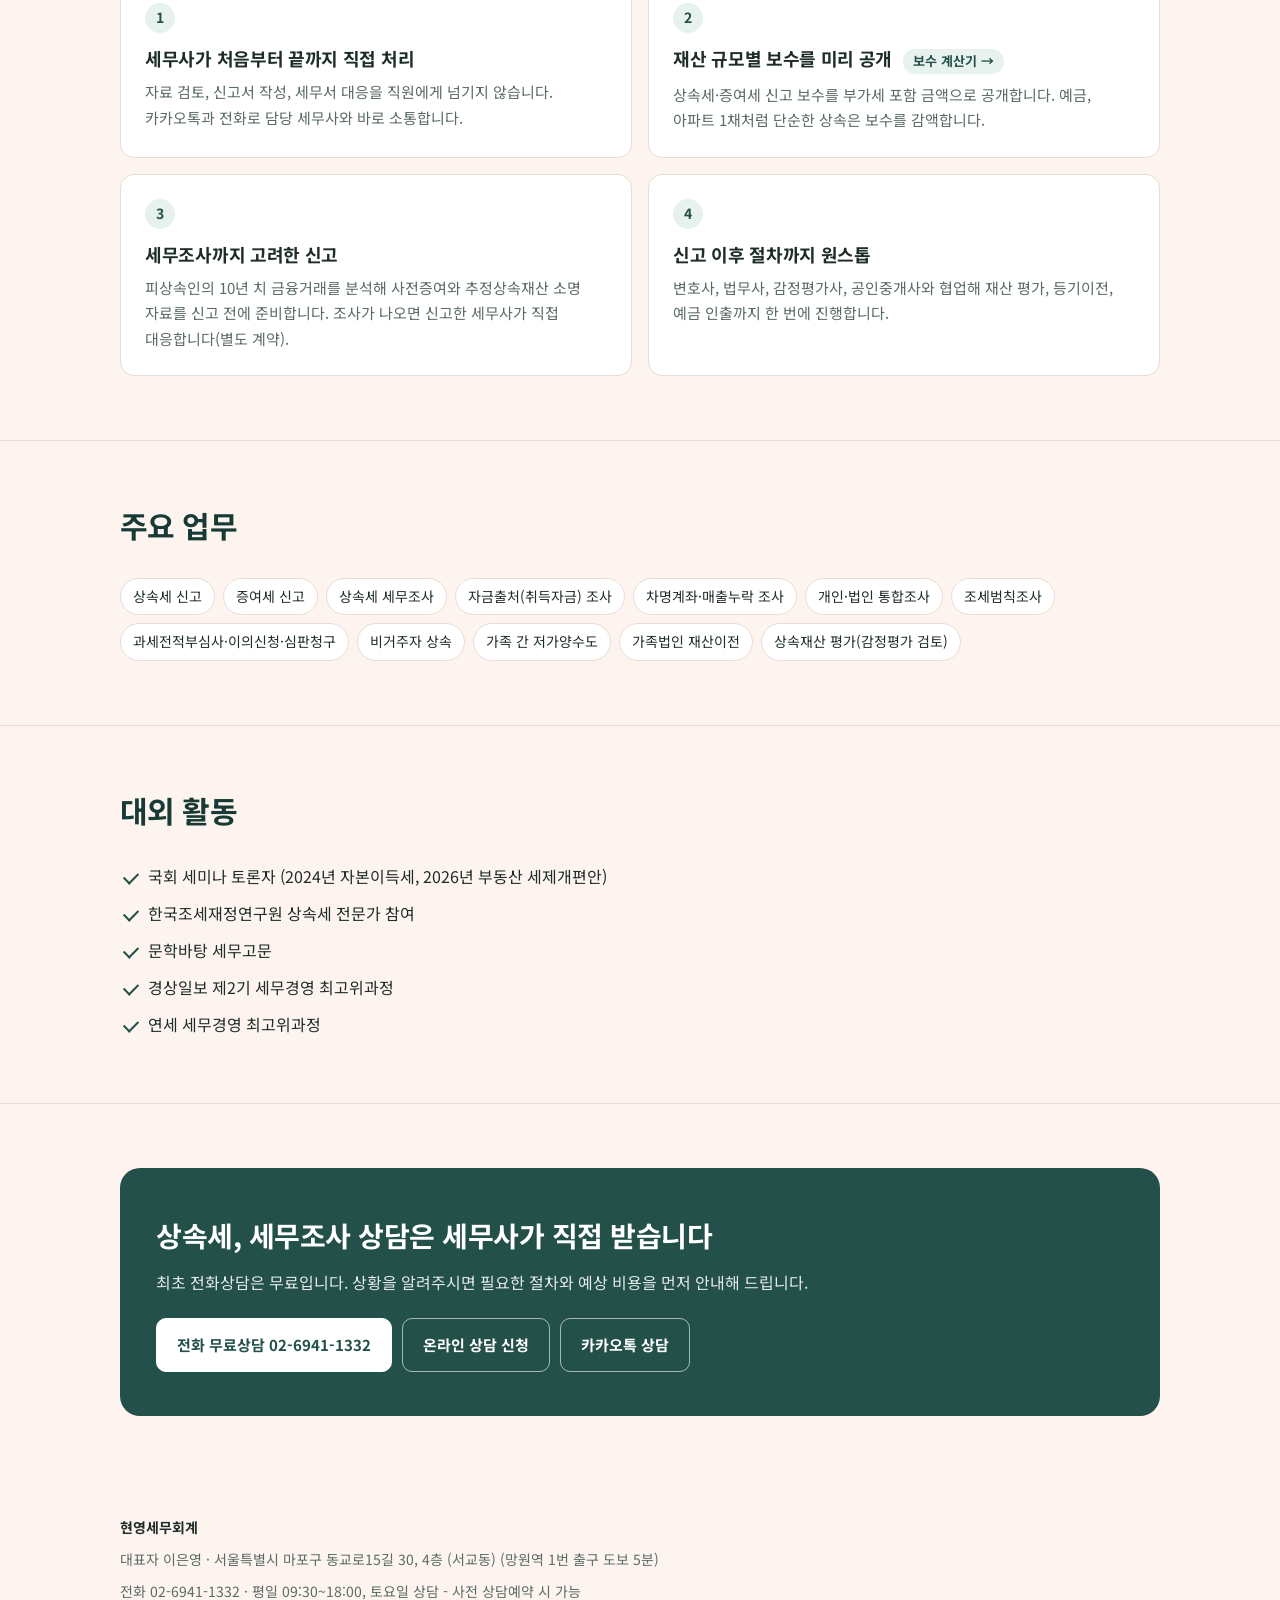
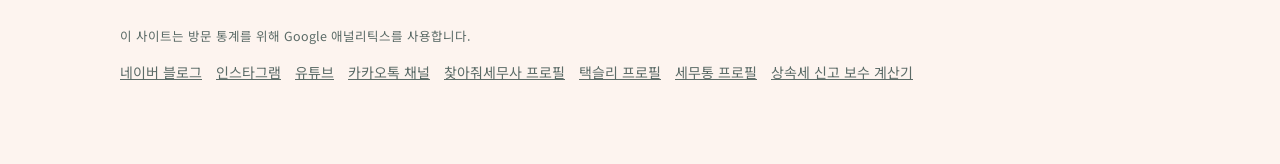
==== commit 8c7f661c: "세무통 프로필 링크 추가 (푸터·구조화 데이터 sameAs) Co-Authored-By: Claude Opus 5.5 <noreply@anthropic.com> Claude-Ses" ====
--- a/index.html
+++ b/index.html
@@ -13,19 +13,19 @@
 <script src="/js/track.js" defer></script>
 <title>현영세무회계 | 마포 서교동 상속세·세무조사 전문 세무사</title>
 <meta name="description" content="마포 서교동 상속세·세무조사 전문 세무사. 세무사 2인이 상담부터 조사 대응까지 직접. 상속세 신고 200건, 조사 대응 100건 이상.">
-<link rel="canonical" href="https://heritageforyou.github.io/">
+<link rel="canonical" href="https://hyunyoungtax.com/">
 <meta property="og:type" content="website">
 <meta property="og:title" content="현영세무회계 | 마포 서교동 상속세·세무조사 전문 세무사">
 <meta property="og:description" content="마포 서교동 상속세·세무조사 전문 세무사. 세무사 2인이 상담부터 조사 대응까지 직접. 상속세 신고 200건, 조사 대응 100건 이상.">
-<meta property="og:url" content="https://heritageforyou.github.io/">
+<meta property="og:url" content="https://hyunyoungtax.com/">
 <meta property="og:locale" content="ko_KR">
 <meta property="og:site_name" content="현영세무회계">
-<meta property="og:image" content="https://heritageforyou.github.io/img/og.jpg">
+<meta property="og:image" content="https://hyunyoungtax.com/img/og.jpg">
 <meta property="og:image:width" content="1200">
 <meta property="og:image:height" content="630">
 <meta property="og:image:alt" content="현영세무회계 로고와 상호">
 <meta name="twitter:card" content="summary_large_image">
-<meta name="twitter:image" content="https://heritageforyou.github.io/img/og.jpg">
+<meta name="twitter:image" content="https://hyunyoungtax.com/img/og.jpg">
 <link rel="apple-touch-icon" sizes="180x180" href="img/apple-touch-icon.png">
 <link rel="preconnect" href="https://fonts.googleapis.com">
 <link href="https://fonts.googleapis.com/css2?family=Noto+Sans+KR:wght@400;500;700&display=swap" rel="stylesheet">
@@ -33,11 +33,12 @@
 <link rel="icon" href="favicon.ico" sizes="any">
 <link rel="icon" type="image/png" sizes="48x48" href="favicon.png">
 <link rel="icon" type="image/png" sizes="192x192" href="img/icon-192.png">
-<script type="application/ld+json">{"@context": "https://schema.org", "@type": "AccountingService", "name": "현영세무회계", "alternateName": ["현영세무회계", "Heritage for You"], "url": "https://heritageforyou.github.io/", "telephone": "+82-2-6941-1332", "description": "마포 서교동 상속세·세무조사 전문 세무사 사무소. 세무사 2인이 상담부터 신고, 세무조사 대응까지 직접 처리합니다.", "address": {"@type": "PostalAddress", "streetAddress": "동교로15길 30, 4층", "addressLocality": "마포구", "addressRegion": "서울특별시", "addressCountry": "KR"}, "openingHoursSpecification": [{"@type": "OpeningHoursSpecification", "dayOfWeek": ["Monday", "Tuesday", "Wednesday", "Thursday", "Friday"], "opens": "09:30", "closes": "18:00"}], "areaServed": ["서울특별시 마포구", "서교동", "합정동", "망원동", "연남동", "상수동", "홍대입구", "서울특별시"], "knowsAbout": ["상속세", "증여세", "상속세 세무조사", "자금출처조사", "비거주자 상속", "조세불복"], "founder": {"@type": "Person", "name": "이은영", "jobTitle": "대표세무사"}, "employee": [{"@type": "Person", "name": "이은영", "jobTitle": "대표세무사"}, {"@type": "Person", "name": "신현섭", "jobTitle": "세무사", "sameAs": ["https://taxly.kr/expert/0502-%EC%8B%A0%ED%98%84%EC%84%AD-%EC%84%B8%EB%AC%B4%EC%82%AC", "https://www.findsemusa.com/user/semusa/semusaview.do?semusa_id=3NibvNb0AJ3ZETSLfvhhcQ%3D%3D", "https://www.youtube.com/channel/UCNx93EOrD_FnZDusV8jUmhQ"]}], "logo": "https://heritageforyou.github.io/img/logo.png", "image": "https://heritageforyou.github.io/img/entrance.jpg", "sameAs": ["https://blog.naver.com/heritageforyou", "https://www.instagram.com/hyunyoungtax/", "https://pf.kakao.com/_xnxkGjX", "https://www.youtube.com/channel/UCNx93EOrD_FnZDusV8jUmhQ", "https://www.findsemusa.com/user/semusa/semusaview.do?semusa_id=3NibvNb0AJ3ZETSLfvhhcQ%3D%3D", "https://taxly.kr/expert/0502-%EC%8B%A0%ED%98%84%EC%84%AD-%EC%84%B8%EB%AC%B4%EC%82%AC"]}</script>
+<script type="application/ld+json">{"@context": "https://schema.org", "@type": "AccountingService", "name": "현영세무회계", "alternateName": ["현영세무회계", "Heritage for You"], "url": "https://hyunyoungtax.com/", "telephone": "+82-2-6941-1332", "description": "마포 서교동 상속세·세무조사 전문 세무사 사무소. 세무사 2인이 상담부터 신고, 세무조사 대응까지 직접 처리합니다.", "address": {"@type": "PostalAddress", "streetAddress": "동교로15길 30, 4층", "addressLocality": "마포구", "addressRegion": "서울특별시", "addressCountry": "KR"}, "openingHoursSpecification": [{"@type": "OpeningHoursSpecification", "dayOfWeek": ["Monday", "Tuesday", "Wednesday", "Thursday", "Friday"], "opens": "09:30", "closes": "18:00"}], "areaServed": ["서울특별시 마포구", "서교동", "합정동", "망원동", "연남동", "상수동", "홍대입구", "서울특별시"], "knowsAbout": ["상속세", "증여세", "상속세 세무조사", "자금출처조사", "비거주자 상속", "조세불복"], "founder": {"@type": "Person", "name": "이은영", "jobTitle": "대표세무사"}, "employee": [{"@type": "Person", "name": "이은영", "jobTitle": "대표세무사"}, {"@type": "Person", "name": "신현섭", "jobTitle": "세무사", "sameAs": ["https://taxly.kr/expert/0502-%EC%8B%A0%ED%98%84%EC%84%AD-%EC%84%B8%EB%AC%B4%EC%82%AC", "https://www.semutong.com/experts/1a3029b0-369f-4639-a7f3-e9f3639c8f43", "https://www.findsemusa.com/user/semusa/semusaview.do?semusa_id=3NibvNb0AJ3ZETSLfvhhcQ%3D%3D", "https://www.youtube.com/channel/UCNx93EOrD_FnZDusV8jUmhQ"]}], "logo": "https://hyunyoungtax.com/img/logo.png", "image": "https://hyunyoungtax.com/img/entrance.jpg", "sameAs": ["https://blog.naver.com/heritageforyou", "https://www.instagram.com/hyunyoungtax/", "https://pf.kakao.com/_xnxkGjX", "https://www.youtube.com/channel/UCNx93EOrD_FnZDusV8jUmhQ", "https://www.findsemusa.com/user/semusa/semusaview.do?semusa_id=3NibvNb0AJ3ZETSLfvhhcQ%3D%3D", "https://taxly.kr/expert/0502-%EC%8B%A0%ED%98%84%EC%84%AD-%EC%84%B8%EB%AC%B4%EC%82%AC", "https://www.semutong.com/experts/1a3029b0-369f-4639-a7f3-e9f3639c8f43"]}</script>
 <meta name="google-site-verification" content="5lgwe7RFgetMXkqyc2l1Cm2juruPO-6gGKjDF6y0hhU">
 <meta name="naver-site-verification" content="aa8fc622920357b5118a07485a8c0a5c2decef26">
+<meta name="naver-site-verification" content="1ef184e7614ea6fcb9c5c1ef987f872a7b45dee4">
 <script type="application/ld+json">
-{"@context":"https://schema.org","@type":"WebSite","name":"현영세무회계","alternateName":["현영세무회계 세무사 신현섭 이은영","Hyunyoung Tax"],"url":"https://heritageforyou.github.io/"}
+{"@context":"https://schema.org","@type":"WebSite","name":"현영세무회계","alternateName":["현영세무회계 세무사 신현섭 이은영","Hyunyoung Tax"],"url":"https://hyunyoungtax.com/"}
 </script>
 </head>
 <body>
@@ -163,6 +164,7 @@
     <a href="https://pf.kakao.com/_xnxkGjX" target="_blank" rel="noopener">카카오톡 채널</a>
     <a href="https://www.findsemusa.com/user/semusa/semusaview.do?semusa_id=3NibvNb0AJ3ZETSLfvhhcQ%3D%3D" target="_blank" rel="noopener">찾아줘세무사 프로필</a>
     <a href="https://taxly.kr/expert/0502-%EC%8B%A0%ED%98%84%EC%84%AD-%EC%84%B8%EB%AC%B4%EC%82%AC" target="_blank" rel="noopener">택슬리 프로필</a>
+    <a href="https://www.semutong.com/experts/1a3029b0-369f-4639-a7f3-e9f3639c8f43" target="_blank" rel="noopener">세무통 프로필</a>
     <a href="inheritance.html#fee">상속세 신고 보수 계산기</a>
   </div>
 </div></footer>
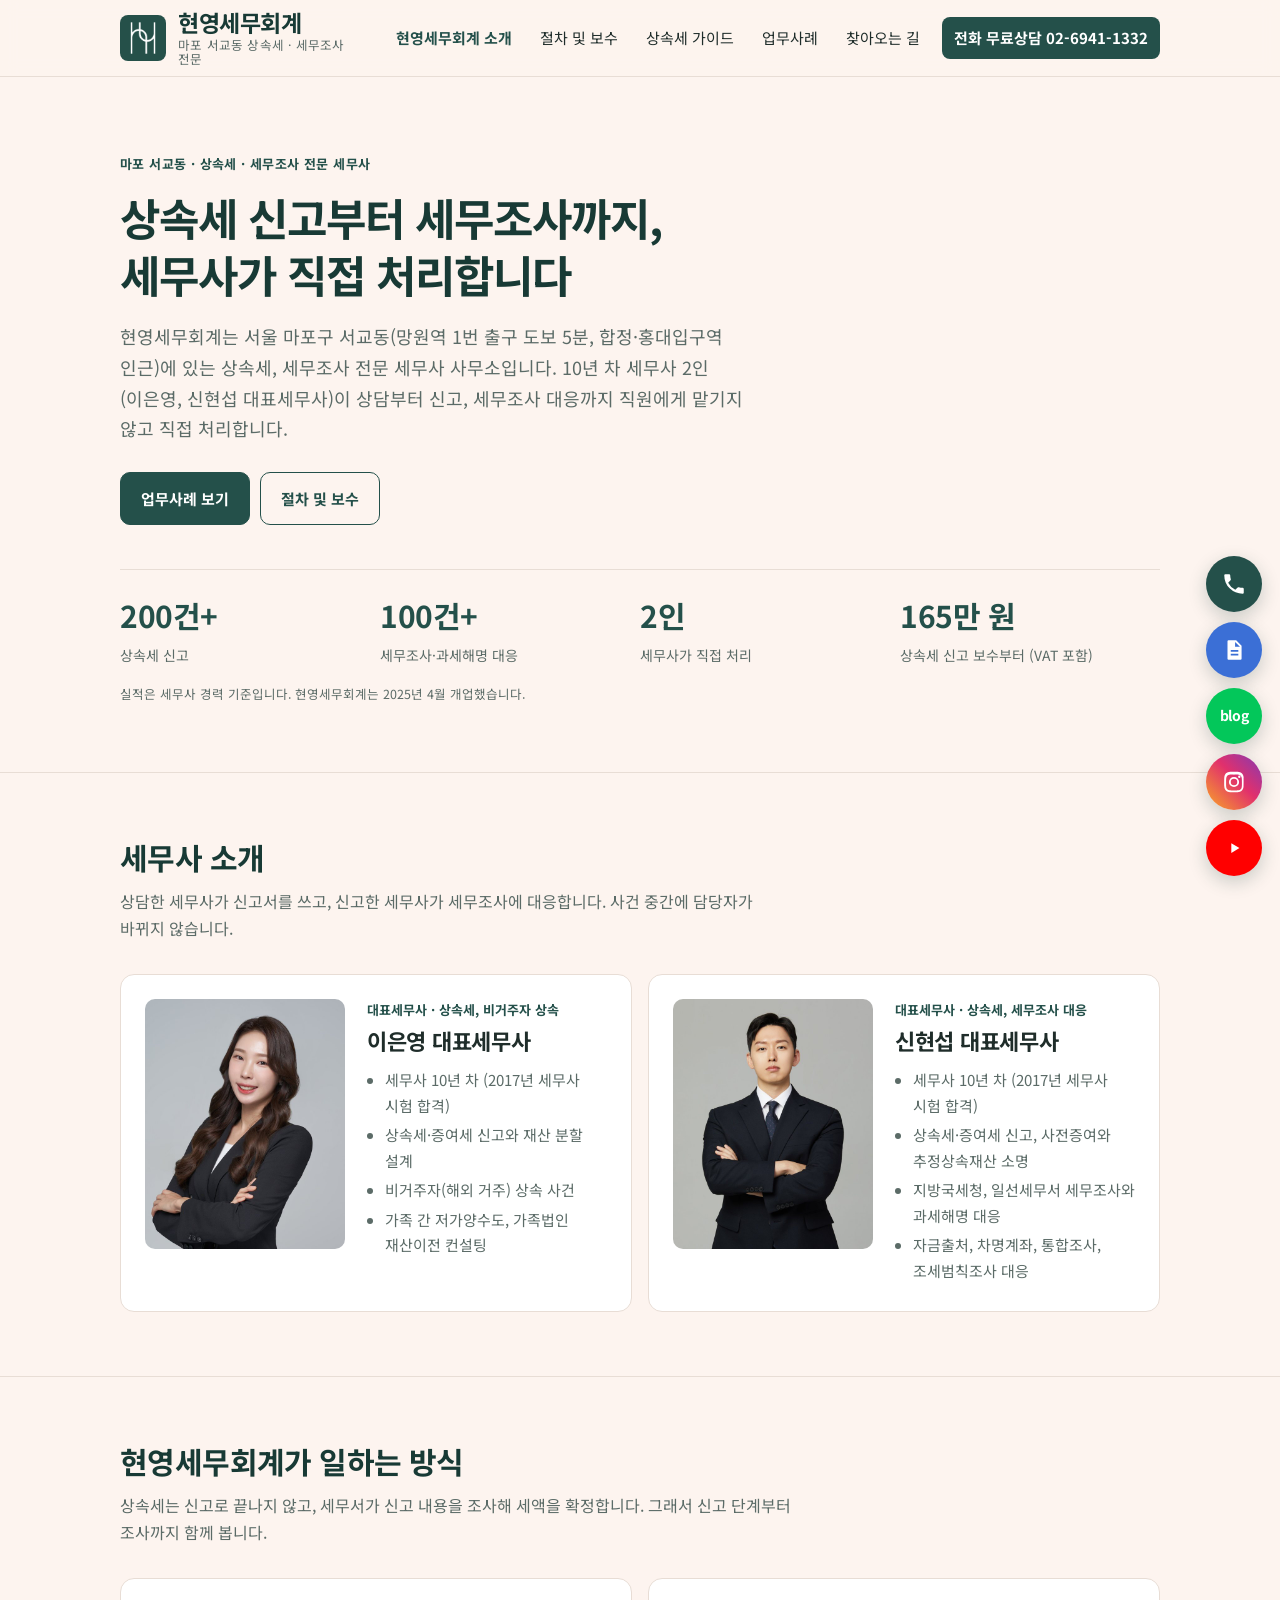
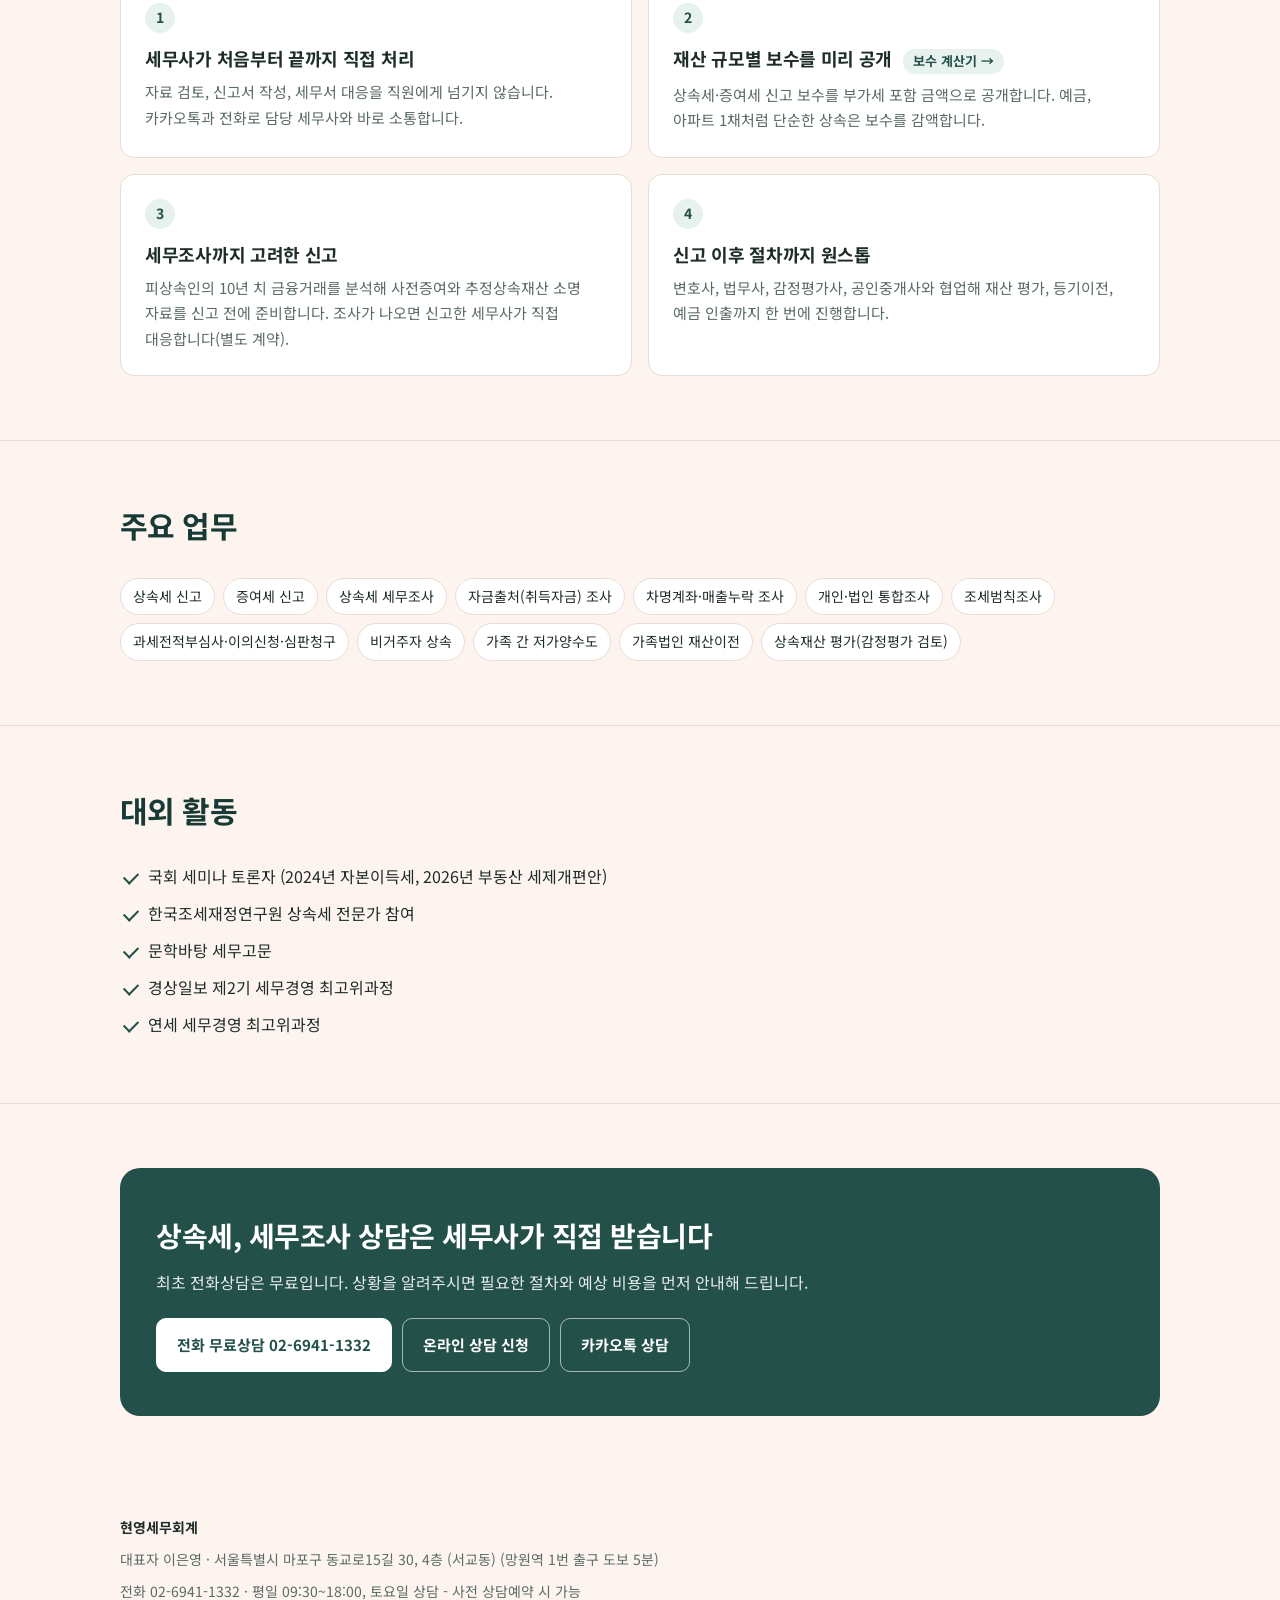
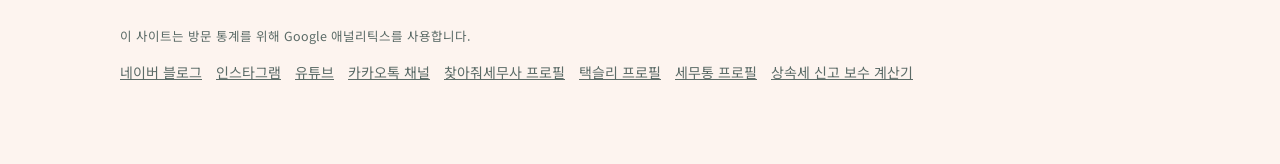
==== commit efb9eee5: "신현섭 직함을 대표세무사로 변경 (소개 카드·가이드 작성자·구조화 데이터) Co-Authored-By: Claude Opus 5.5 <noreply@anthropic.com> Cl" ====
--- a/index.html
+++ b/index.html
@@ -33,7 +33,7 @@
 <link rel="icon" href="favicon.ico" sizes="any">
 <link rel="icon" type="image/png" sizes="48x48" href="favicon.png">
 <link rel="icon" type="image/png" sizes="192x192" href="img/icon-192.png">
-<script type="application/ld+json">{"@context": "https://schema.org", "@type": "AccountingService", "name": "현영세무회계", "alternateName": ["현영세무회계", "Heritage for You"], "url": "https://hyunyoungtax.com/", "telephone": "+82-2-6941-1332", "description": "마포 서교동 상속세·세무조사 전문 세무사 사무소. 세무사 2인이 상담부터 신고, 세무조사 대응까지 직접 처리합니다.", "address": {"@type": "PostalAddress", "streetAddress": "동교로15길 30, 4층", "addressLocality": "마포구", "addressRegion": "서울특별시", "addressCountry": "KR"}, "openingHoursSpecification": [{"@type": "OpeningHoursSpecification", "dayOfWeek": ["Monday", "Tuesday", "Wednesday", "Thursday", "Friday"], "opens": "09:30", "closes": "18:00"}], "areaServed": ["서울특별시 마포구", "서교동", "합정동", "망원동", "연남동", "상수동", "홍대입구", "서울특별시"], "knowsAbout": ["상속세", "증여세", "상속세 세무조사", "자금출처조사", "비거주자 상속", "조세불복"], "founder": {"@type": "Person", "name": "이은영", "jobTitle": "대표세무사"}, "employee": [{"@type": "Person", "name": "이은영", "jobTitle": "대표세무사"}, {"@type": "Person", "name": "신현섭", "jobTitle": "세무사", "sameAs": ["https://taxly.kr/expert/0502-%EC%8B%A0%ED%98%84%EC%84%AD-%EC%84%B8%EB%AC%B4%EC%82%AC", "https://www.semutong.com/experts/1a3029b0-369f-4639-a7f3-e9f3639c8f43", "https://www.findsemusa.com/user/semusa/semusaview.do?semusa_id=3NibvNb0AJ3ZETSLfvhhcQ%3D%3D", "https://www.youtube.com/channel/UCNx93EOrD_FnZDusV8jUmhQ"]}], "logo": "https://hyunyoungtax.com/img/logo.png", "image": "https://hyunyoungtax.com/img/entrance.jpg", "sameAs": ["https://blog.naver.com/heritageforyou", "https://www.instagram.com/hyunyoungtax/", "https://pf.kakao.com/_xnxkGjX", "https://www.youtube.com/channel/UCNx93EOrD_FnZDusV8jUmhQ", "https://www.findsemusa.com/user/semusa/semusaview.do?semusa_id=3NibvNb0AJ3ZETSLfvhhcQ%3D%3D", "https://taxly.kr/expert/0502-%EC%8B%A0%ED%98%84%EC%84%AD-%EC%84%B8%EB%AC%B4%EC%82%AC", "https://www.semutong.com/experts/1a3029b0-369f-4639-a7f3-e9f3639c8f43"]}</script>
+<script type="application/ld+json">{"@context": "https://schema.org", "@type": "AccountingService", "name": "현영세무회계", "alternateName": ["현영세무회계", "Heritage for You"], "url": "https://hyunyoungtax.com/", "telephone": "+82-2-6941-1332", "description": "마포 서교동 상속세·세무조사 전문 세무사 사무소. 세무사 2인이 상담부터 신고, 세무조사 대응까지 직접 처리합니다.", "address": {"@type": "PostalAddress", "streetAddress": "동교로15길 30, 4층", "addressLocality": "마포구", "addressRegion": "서울특별시", "addressCountry": "KR"}, "openingHoursSpecification": [{"@type": "OpeningHoursSpecification", "dayOfWeek": ["Monday", "Tuesday", "Wednesday", "Thursday", "Friday"], "opens": "09:30", "closes": "18:00"}], "areaServed": ["서울특별시 마포구", "서교동", "합정동", "망원동", "연남동", "상수동", "홍대입구", "서울특별시"], "knowsAbout": ["상속세", "증여세", "상속세 세무조사", "자금출처조사", "비거주자 상속", "조세불복"], "founder": {"@type": "Person", "name": "이은영", "jobTitle": "대표세무사"}, "employee": [{"@type": "Person", "name": "이은영", "jobTitle": "대표세무사"}, {"@type": "Person", "name": "신현섭", "jobTitle": "대표세무사", "sameAs": ["https://taxly.kr/expert/0502-%EC%8B%A0%ED%98%84%EC%84%AD-%EC%84%B8%EB%AC%B4%EC%82%AC", "https://www.semutong.com/experts/1a3029b0-369f-4639-a7f3-e9f3639c8f43", "https://www.findsemusa.com/user/semusa/semusaview.do?semusa_id=3NibvNb0AJ3ZETSLfvhhcQ%3D%3D", "https://www.youtube.com/channel/UCNx93EOrD_FnZDusV8jUmhQ"]}], "logo": "https://hyunyoungtax.com/img/logo.png", "image": "https://hyunyoungtax.com/img/entrance.jpg", "sameAs": ["https://blog.naver.com/heritageforyou", "https://www.instagram.com/hyunyoungtax/", "https://pf.kakao.com/_xnxkGjX", "https://www.youtube.com/channel/UCNx93EOrD_FnZDusV8jUmhQ", "https://www.findsemusa.com/user/semusa/semusaview.do?semusa_id=3NibvNb0AJ3ZETSLfvhhcQ%3D%3D", "https://taxly.kr/expert/0502-%EC%8B%A0%ED%98%84%EC%84%AD-%EC%84%B8%EB%AC%B4%EC%82%AC", "https://www.semutong.com/experts/1a3029b0-369f-4639-a7f3-e9f3639c8f43"]}</script>
 <meta name="google-site-verification" content="5lgwe7RFgetMXkqyc2l1Cm2juruPO-6gGKjDF6y0hhU">
 <meta name="naver-site-verification" content="aa8fc622920357b5118a07485a8c0a5c2decef26">
 <meta name="naver-site-verification" content="1ef184e7614ea6fcb9c5c1ef987f872a7b45dee4">
@@ -86,10 +86,10 @@
       </div>
     </article>
     <article class="card person">
-      <img src="img/shin.jpg" alt="신현섭 세무사" width="640" height="800" loading="lazy">
+      <img src="img/shin.jpg" alt="신현섭 대표세무사" width="640" height="800" loading="lazy">
       <div>
-        <span class="role">세무사 · 상속세, 세무조사 대응</span>
-        <h3>신현섭 세무사</h3>
+        <span class="role">대표세무사 · 상속세, 세무조사 대응</span>
+        <h3>신현섭 대표세무사</h3>
         <ul>
           <li>세무사 10년 차 (2017년 세무사 시험 합격)</li>
           <li>상속세·증여세 신고, 사전증여와 추정상속재산 소명</li>
